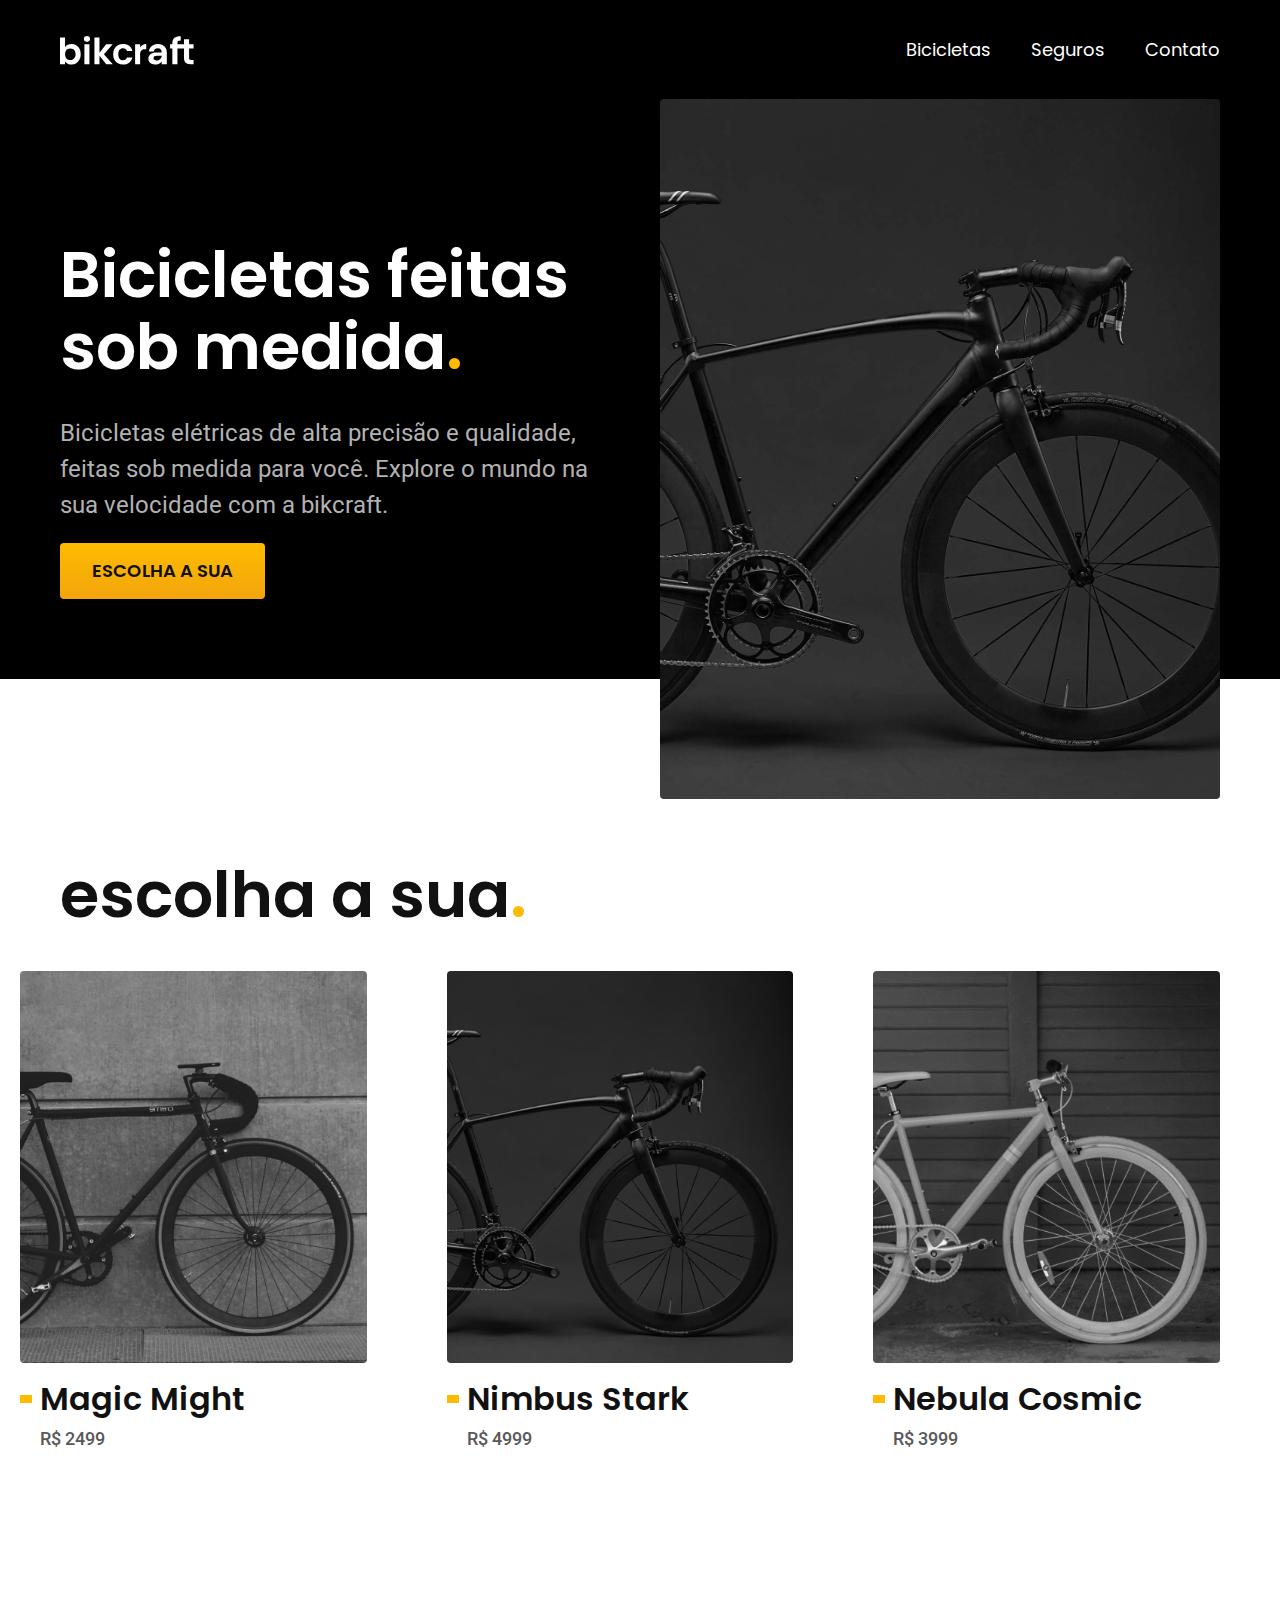
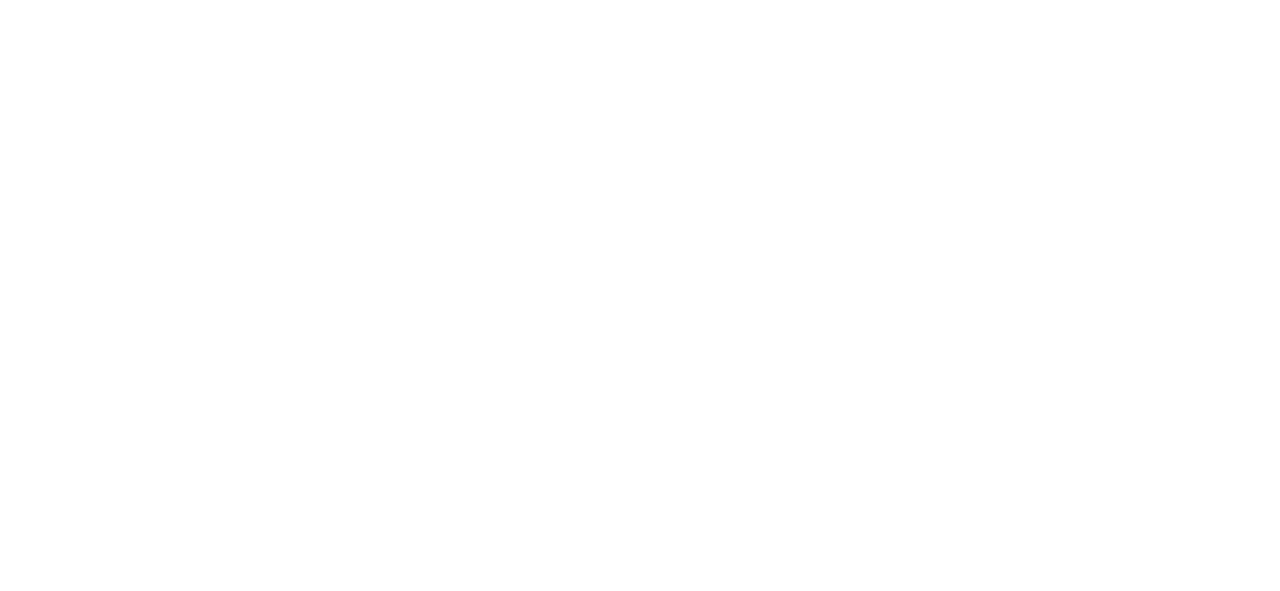
==== index.html @ 824a5f7c "tipografia-imagens-responsivo" ====
<!DOCTYPE html>
<html lang="pt-br">
<head>
    <meta charset="UTF-8">
    <meta name="viewport" content="width=device-width, initial-scale=1.0">
    <title>Bikcraft - Bicicletas Elétricas</title>
    <meta name="description" content="Bicicletas elétricas de alta precisão e qualidade, feitas sob medida para o cliente. Explore o mundo na sua velocidade com a Bikcraft.">
    <link rel="stylesheet" href="./css/style.css">

    <link rel="preconnect" href="https://fonts.googleapis.com">
    <link rel="preconnect" href="https://fonts.gstatic.com" crossorigin>
    <link href="https://fonts.googleapis.com/css2?family=Poppins:wght@400;600&family=Roboto:wght@400;500&display=swap" rel="stylesheet">
</head>


<body>
    <header class="header-bg">
     <div class="header">
        <a href="./">
            <img src="./img/bikcraft.svg" alt="Bikcraft">
        </a>
        
        <nav aria-label="primaria">
            <ul class="header-menu cor-0">
                <li><a href="./bicicletas.html">Bicicletas</a></li>
                <li><a href="./seguros.html">Seguros</a></li>
                <li><a href="./contato.html">Contato</a></li>
            </ul>
        </nav>
     </div>
    </header>

    <main class="introducao-bg">
        <div class="introducao">
          <div class="introducao-conteudo">
            <h1 class="font-1-xxl cor-0">Bicicletas feitas sob medida<span class="cor-p1">.</span></h1>
            <p class="font-2-l cor-5">Bicicletas elétricas de alta precisão e qualidade, feitas sob medida  para você. Explore o mundo na sua velocidade com a bikcraft.</p>
            <a class="botao" href="./bicicletas.html">Escolha a sua</a>
          </div>
            <div>
                <img src="./img/fotos/introducao.jpg" alt="bicicleta elétrica preta">   
            </div>         
        </div>
    </main>

    <article class="bicicletas-lista">
        <h2 class="font-1-xxl">escolha a sua<span class="cor-p1">.</span></h2>

        <ul>
            <li><a href="./bicicletas/magic.html">
                <img src="./img/bicicletas/magic-home.jpg" alt="Bicicleta Preta">
                <h3 class="font-1-xl">Magic Might</h3>
                <span class="font-2-m cor-8">R$ 2499</span>
            </li>
        </a>
        <li><a href=".bicicletas/nimbus.html">
            <img src="./img/bicicletas/nimbus-home.jpg" alt="Bicicleta Preta">
            <h3 class="font-1-xl">Nimbus Stark</h3>
            <span class="font-2-m cor-8">R$ 4999</span>
        </li>
    </a>
    <li><a href=".bicicletas/nebula.html">
        <img src="./img/bicicletas/nebula-home.jpg" alt="Bicicleta Preta">
        <h3 class="font-1-xl">Nebula Cosmic</h3>
        <span class="font-2-m cor-8">R$ 3999</span>
    </li>
</a>
        
        </ul>
    </article>
   
</body>
</html>
---- css/style.css ----
@import "./global/global.css";

@import "./utilidades/tipografia.css";
@import "./utilidades/cores.css";
@import "./global/header.css";

/*UTILIDADES*/
@import "./utilidades/componentes.css";

/*HOME*/
@import "./home/introducao.css";

/*BICICLETAS*/
@import "./bicicletas/bicicletas-lista.css";
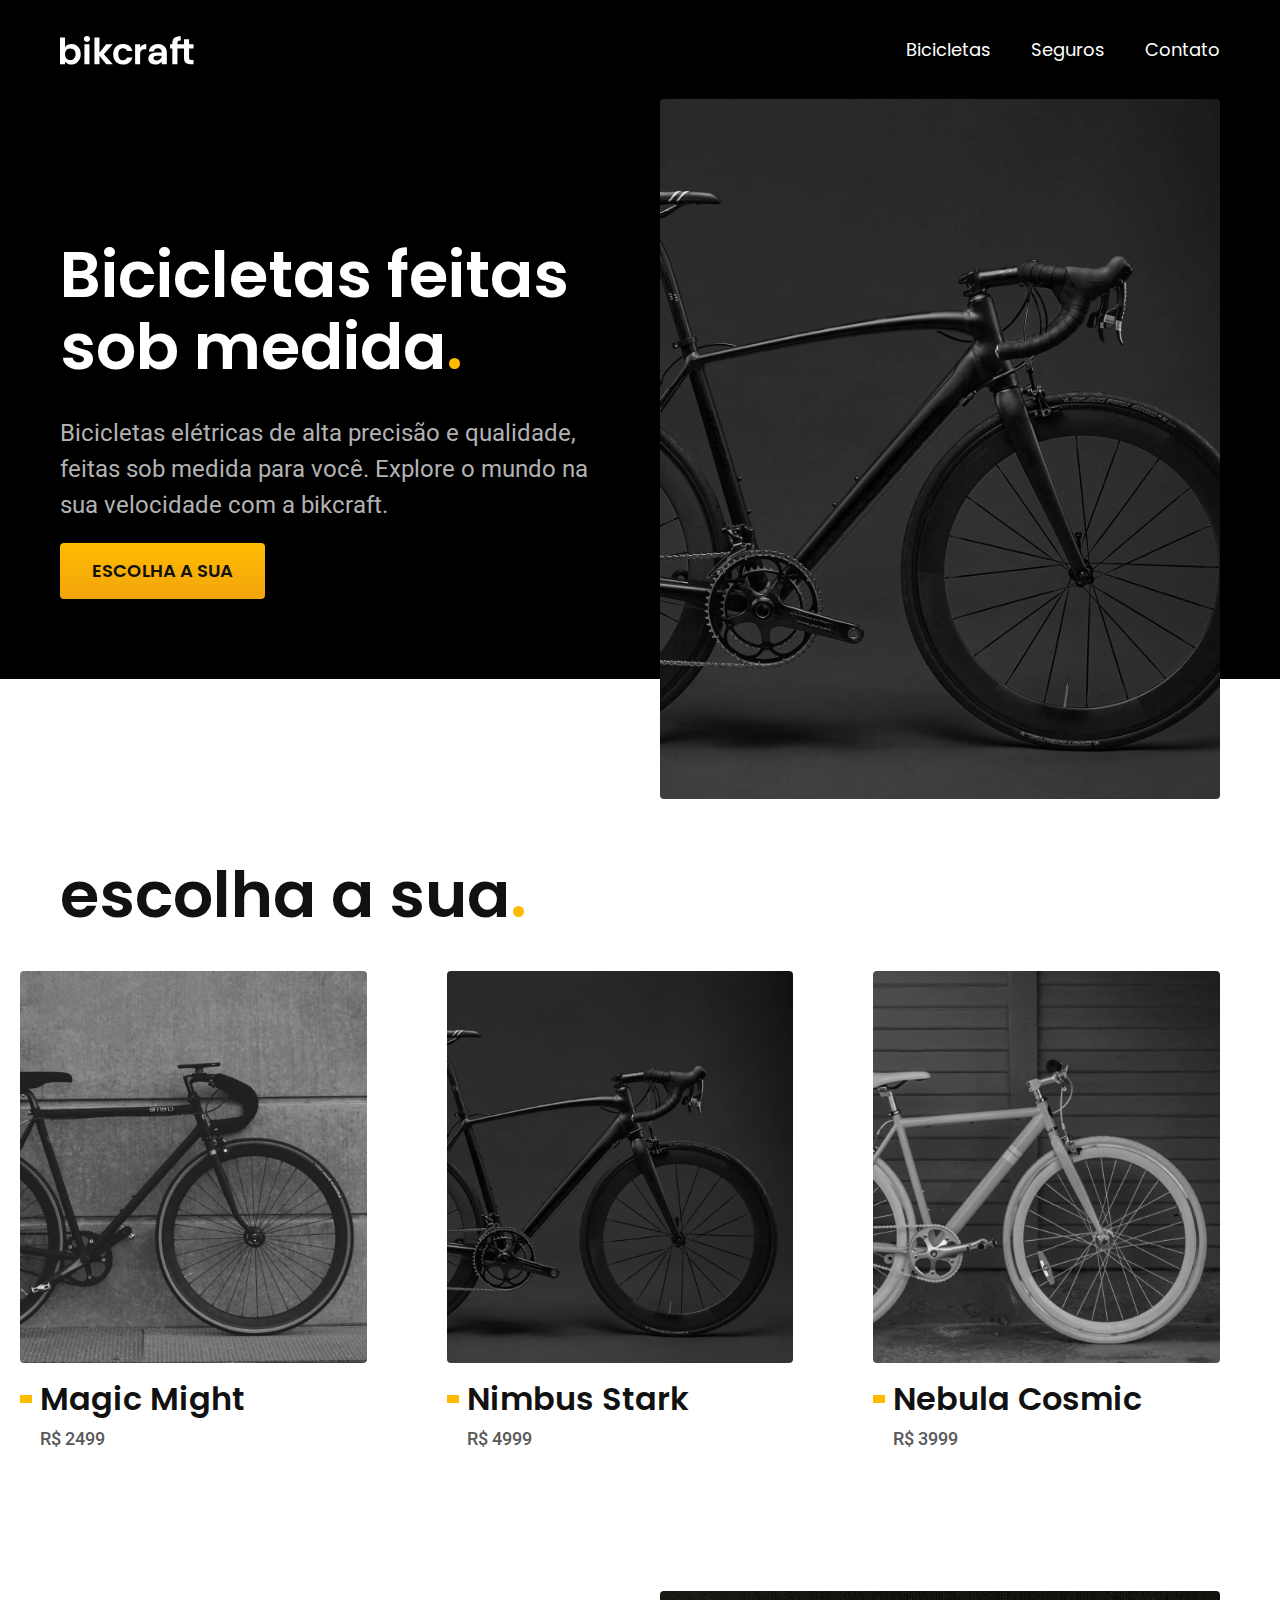
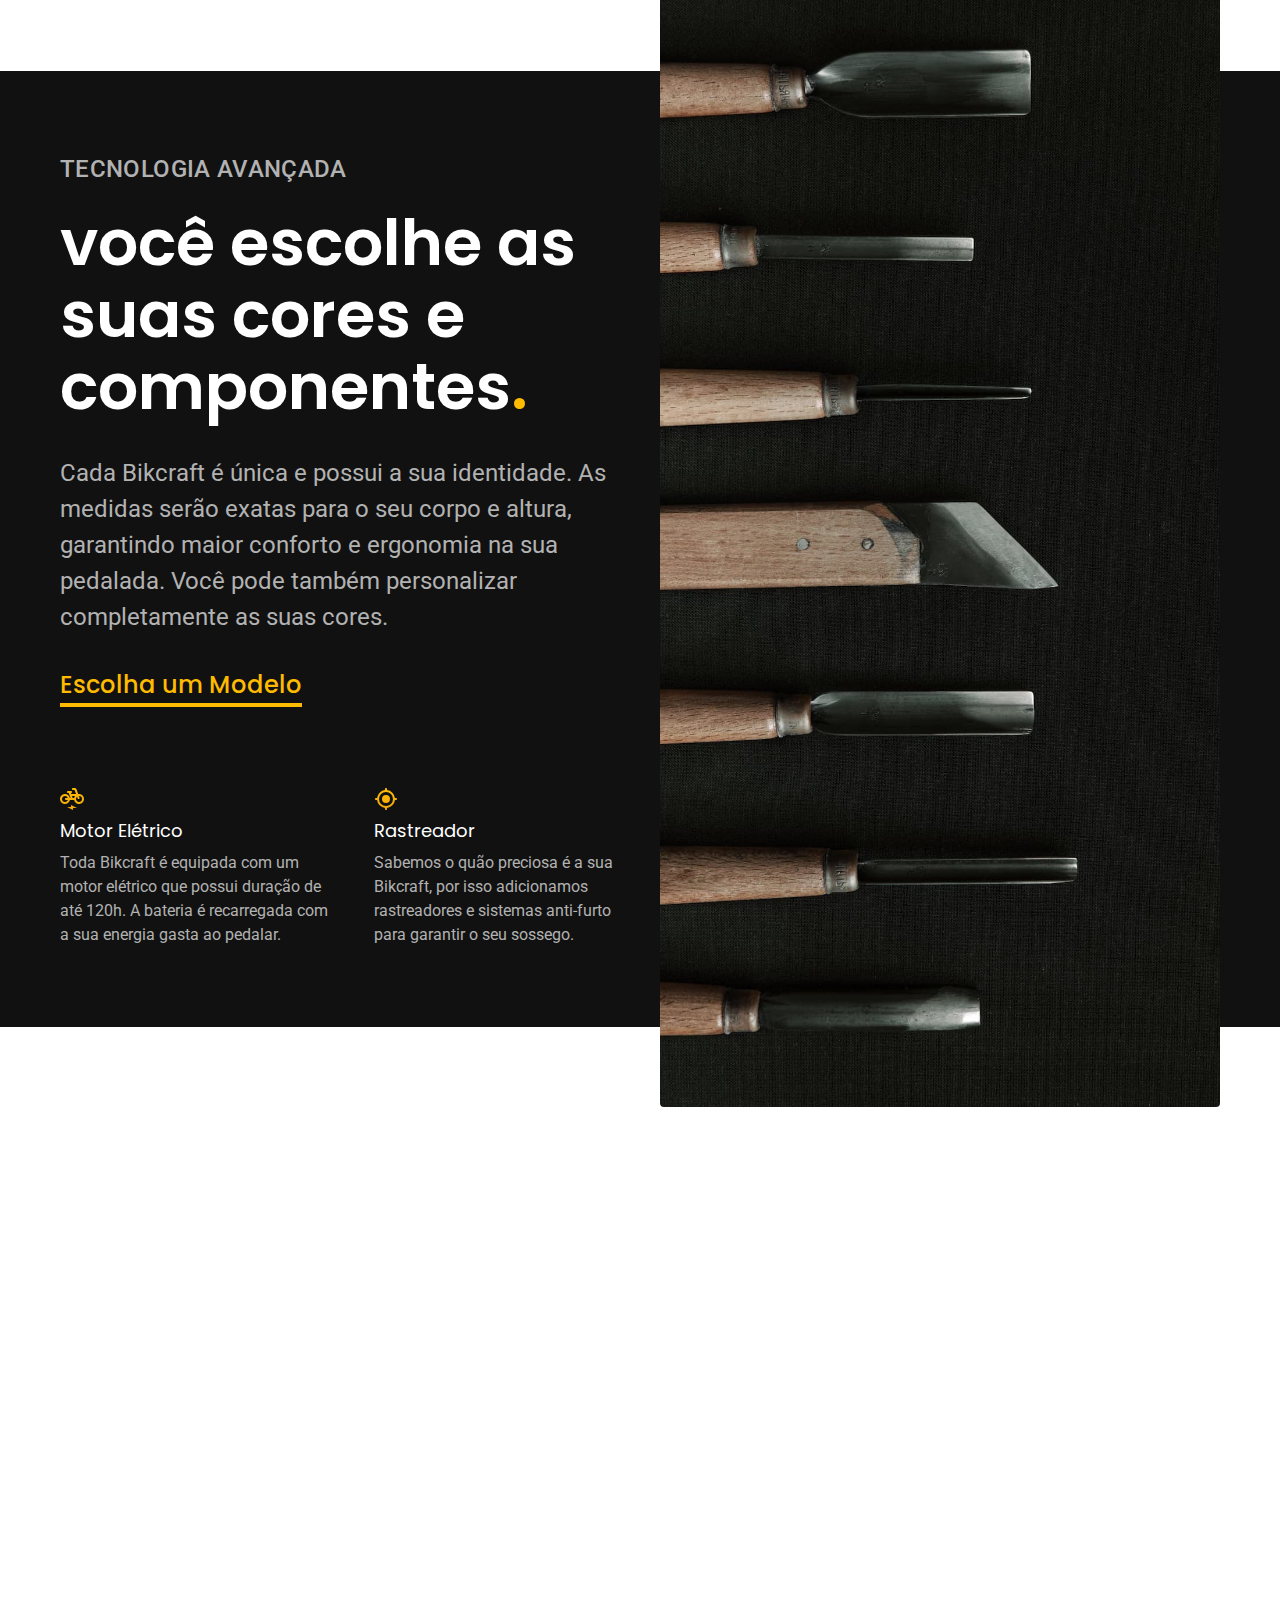
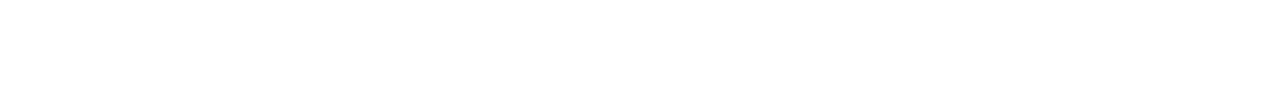
==== commit d1be85c9: "tecnologias-e-responsivo" ====
--- a/index.html
+++ b/index.html
@@ -15,7 +15,7 @@
 
 <body>
     <header class="header-bg">
-     <div class="header">
+     <div class="header container">
         <a href="./">
             <img src="./img/bikcraft.svg" alt="Bikcraft">
         </a>
@@ -31,7 +31,7 @@
     </header>
 
     <main class="introducao-bg">
-        <div class="introducao">
+        <div class="container introducao">
           <div class="introducao-conteudo">
             <h1 class="font-1-xxl cor-0">Bicicletas feitas sob medida<span class="cor-p1">.</span></h1>
             <p class="font-2-l cor-5">Bicicletas elétricas de alta precisão e qualidade, feitas sob medida  para você. Explore o mundo na sua velocidade com a bikcraft.</p>
@@ -44,7 +44,7 @@
     </main>
 
     <article class="bicicletas-lista">
-        <h2 class="font-1-xxl">escolha a sua<span class="cor-p1">.</span></h2>
+        <h2 class="container font-1-xxl">escolha a sua<span class="cor-p1">.</span></h2>
 
         <ul>
             <li><a href="./bicicletas/magic.html">
@@ -68,6 +68,34 @@
         
         </ul>
     </article>
+
+    <article class="tecnologia-bg">
+        <div class="tecnologia container">
+            <div class="tecnologia-conteudo">
+                <span class="font-2-l-b cor-5">Tecnologia Avançada</span>
+                <h2 class="font-1-xxl cor-0">você escolhe as suas cores e componentes<span class="cor-p1">.</span></h2>
+                <p class="font-2-l cor-5">Cada Bikcraft é única e possui a sua identidade. As medidas serão exatas para o seu corpo e altura, garantindo maior conforto e ergonomia na sua pedalada. Você pode também personalizar completamente as suas cores.</p>
+                <a class="link" href="./bicicletas.html">Escolha um Modelo</a>
+                <div class="tecnologia-vantagens">
+                <div>
+                    <img src="./img/icones/eletrica.svg" alt="">
+                    <h3 class="font-1-m cor-0">Motor Elétrico</h3>
+                    <p class="font-2-s cor-5">Toda Bikcraft é equipada com um motor elétrico que possui duração de até 120h. A bateria é recarregada com a sua energia gasta ao pedalar.</p>
+                </div>
+                
+                <div>
+                    <img src="./img/icones/rastreador.svg" alt="">
+                    <h3 class="font-1-m cor-0">Rastreador</h3>
+                    <p class="font-2-s cor-5">Sabemos o quão preciosa é a sua Bikcraft, por isso adicionamos rastreadores e sistemas anti-furto para garantir o seu sossego.</p>
+                </div>
+            </div>
+            </div>
+            <div class="tecnologia-imagem">
+                <img src="./img/fotos/tecnologia.jpg" alt="">
+            </div>
+        </div>
+
+    </article>
    
 </body>
 </html>--- a/css/style.css
+++ b/css/style.css
@@ -9,6 +9,7 @@
 
 /*HOME*/
 @import "./home/introducao.css";
+@import "./home/tecnologia.css";
 
 /*BICICLETAS*/
 @import "./bicicletas/bicicletas-lista.css";
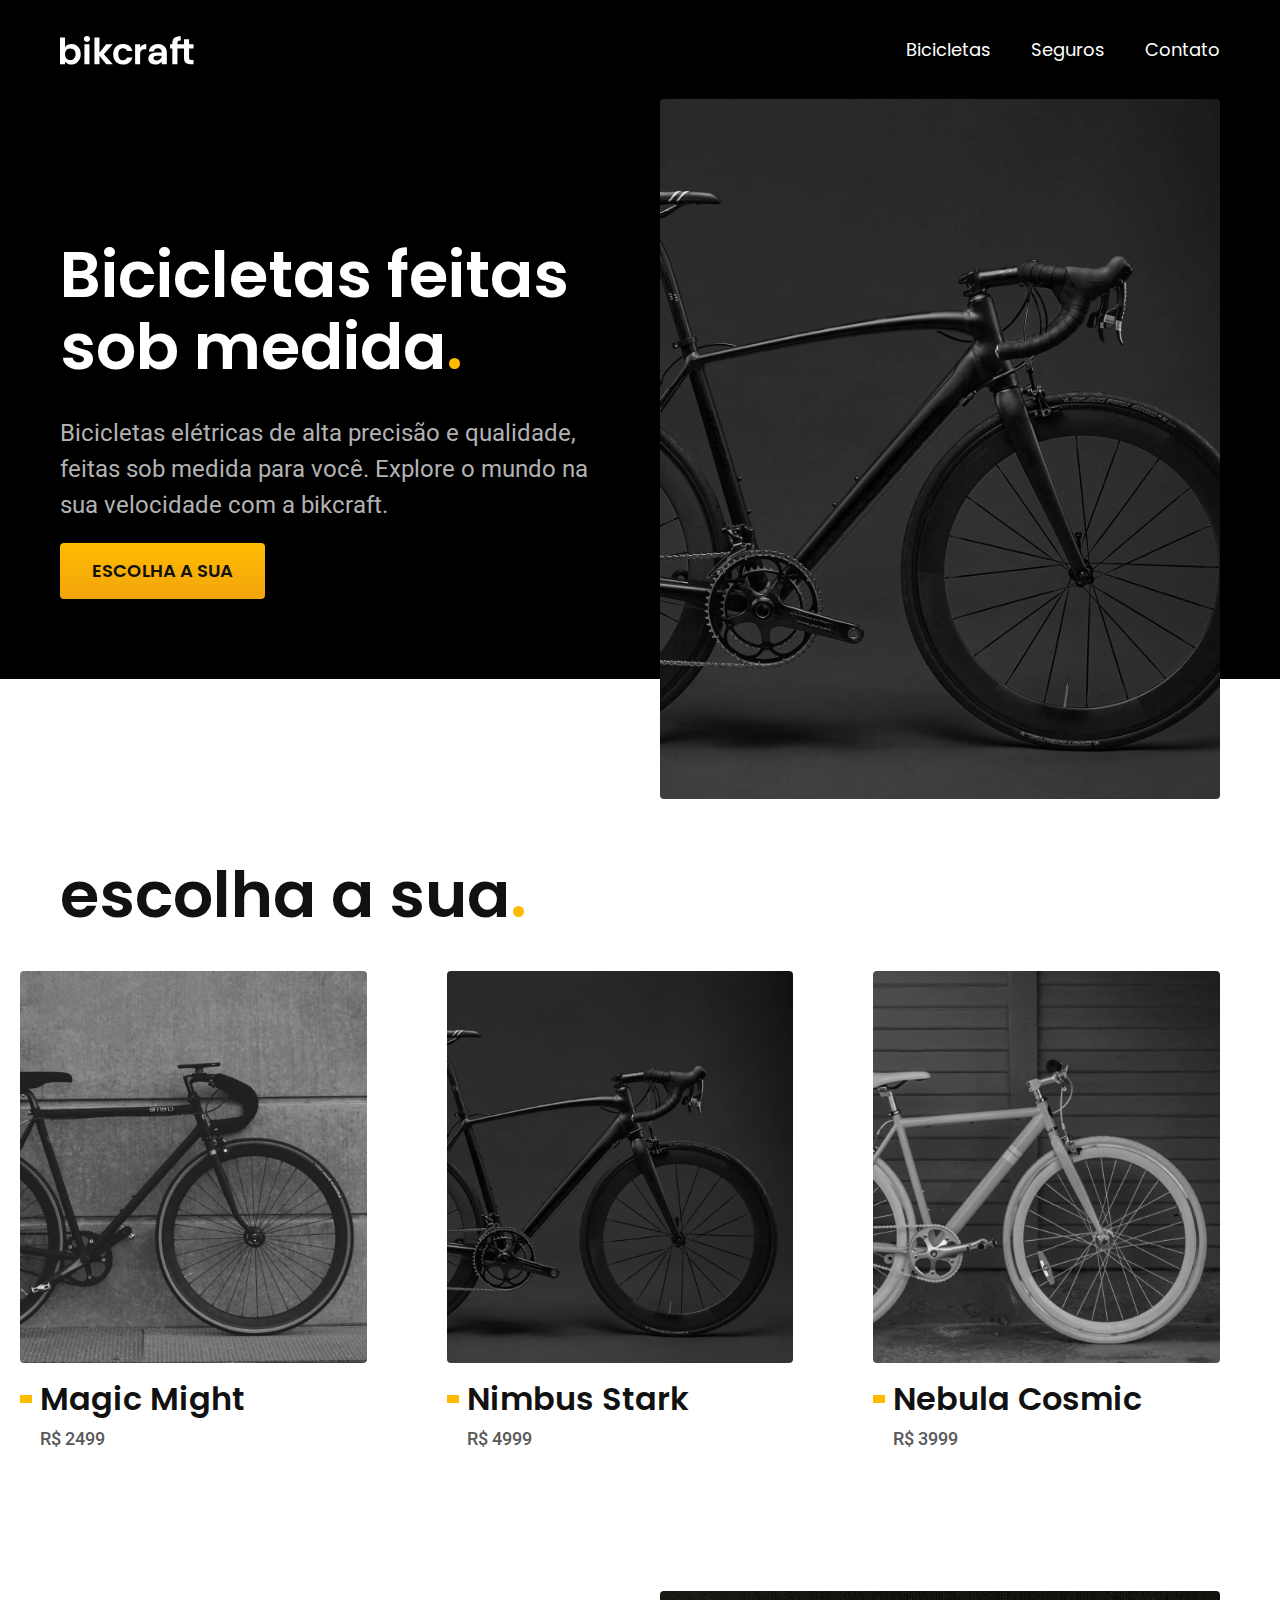
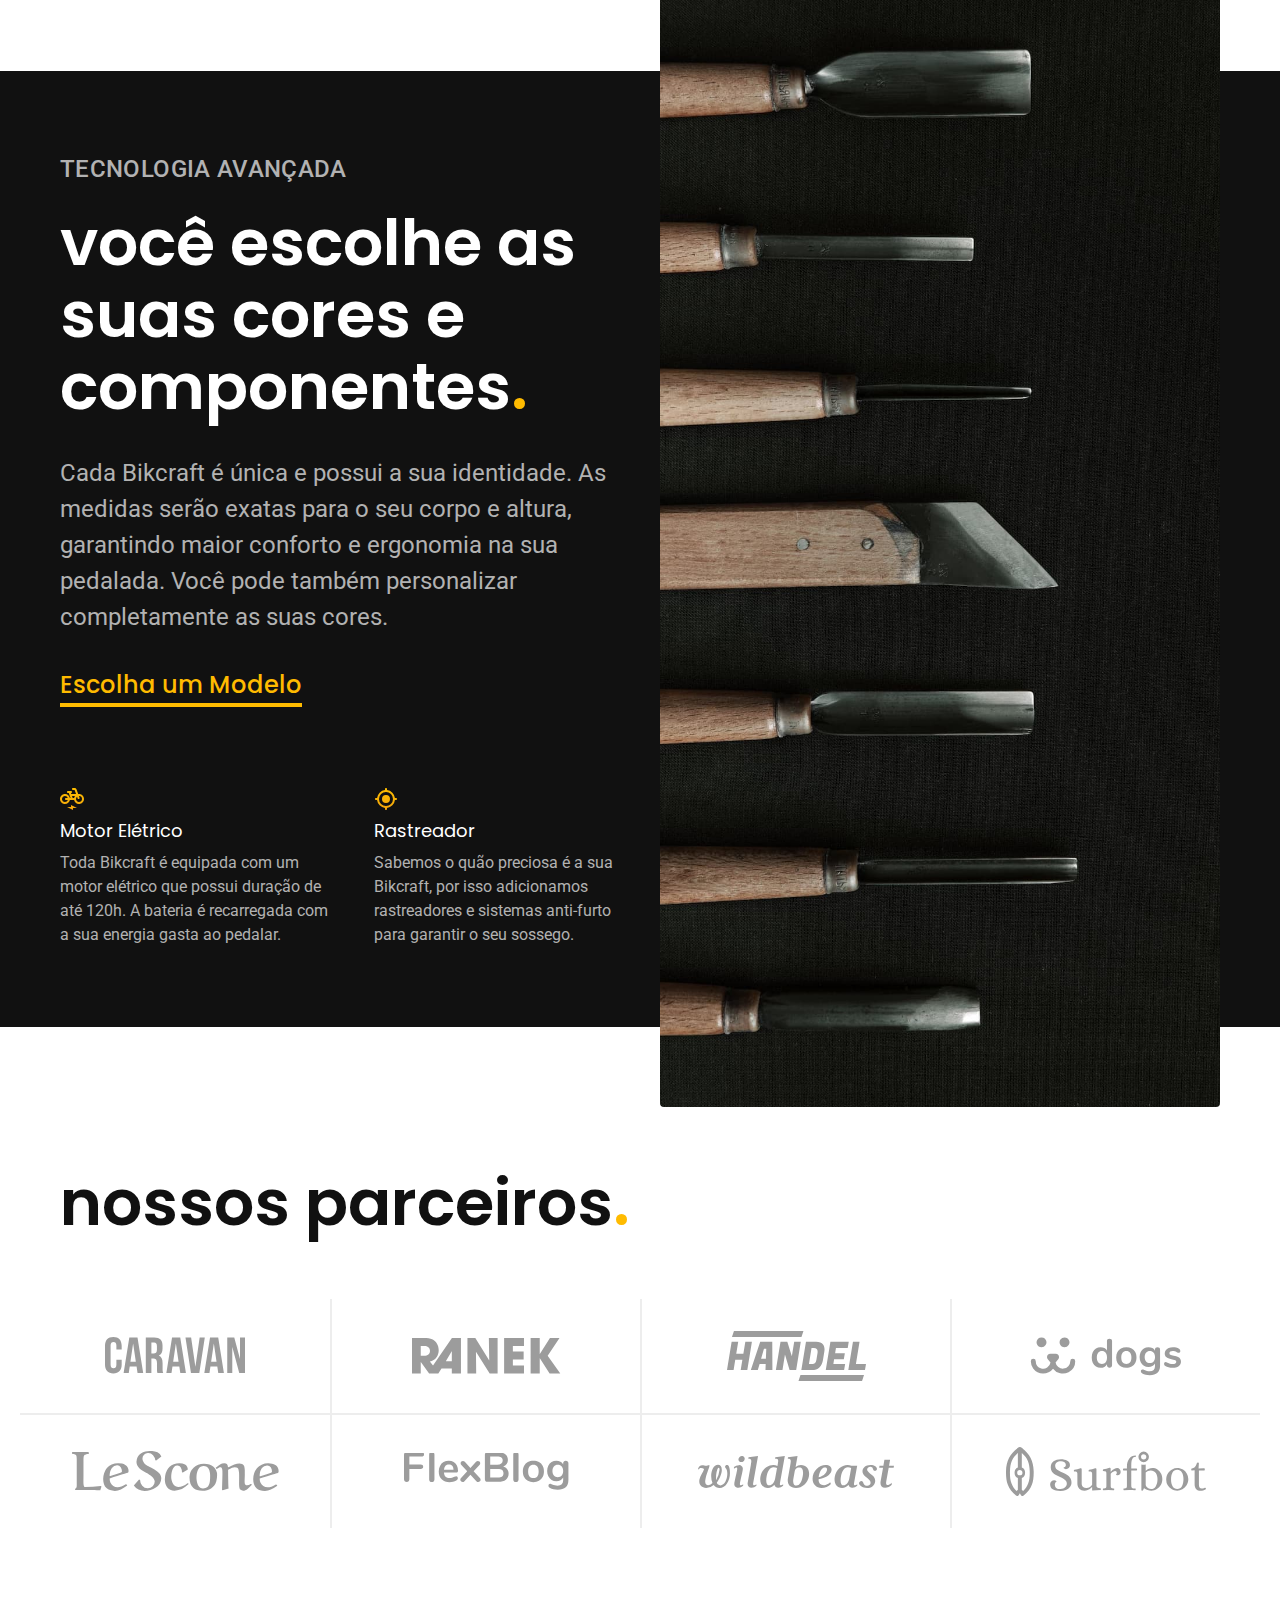
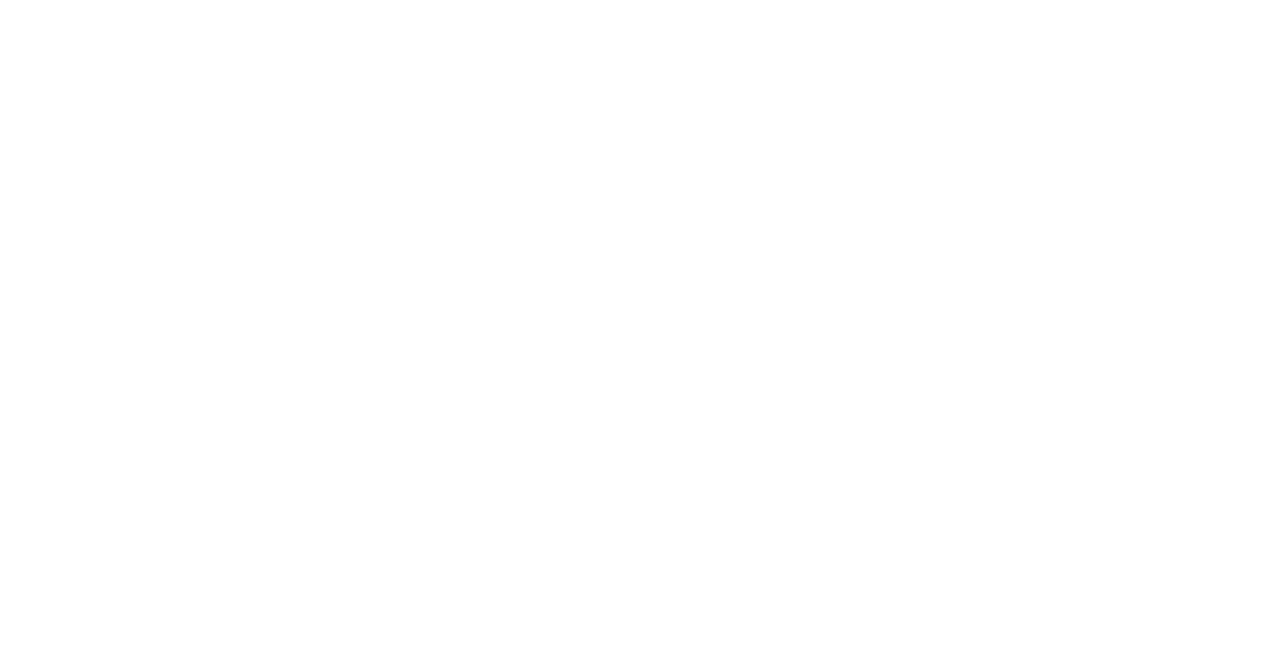
==== commit 291a621c: "parceiros-e-responsivo" ====
--- a/index.html
+++ b/index.html
@@ -96,6 +96,20 @@
         </div>
 
     </article>
+
+    <section class="parceiros" aria-label="Nossos Parceiros">
+        <h2 class="container font-1-xxl">nossos parceiros<span class="cor-p1">.</span></h2>
+        <ul>
+            <li><img src="./img/parceiros/caravan.svg" alt="caravan"></li>
+            <li><img src="./img/parceiros/ranek.svg" alt="ranek"></li>
+            <li><img src="./img/parceiros/handel.svg" alt="handel"></li>
+            <li><img src="./img/parceiros/dogs.svg" alt="dogs"></li>
+            <li><img src="./img/parceiros/lescone.svg" alt="lescone"></li>
+            <li><img src="./img/parceiros/flexblog.svg" alt="flexblog"></li>
+            <li><img src="./img/parceiros/wildbeast.svg" alt="wildbeast"></li>
+            <li><img src="./img/parceiros/surfbot.svg" alt="surfbot"></li>
+        </ul>
+    </section>
    
 </body>
 </html>--- a/css/style.css
+++ b/css/style.css
@@ -10,6 +10,7 @@
 /*HOME*/
 @import "./home/introducao.css";
 @import "./home/tecnologia.css";
+@import "./home/parceiros.css";
 
 /*BICICLETAS*/
 @import "./bicicletas/bicicletas-lista.css";
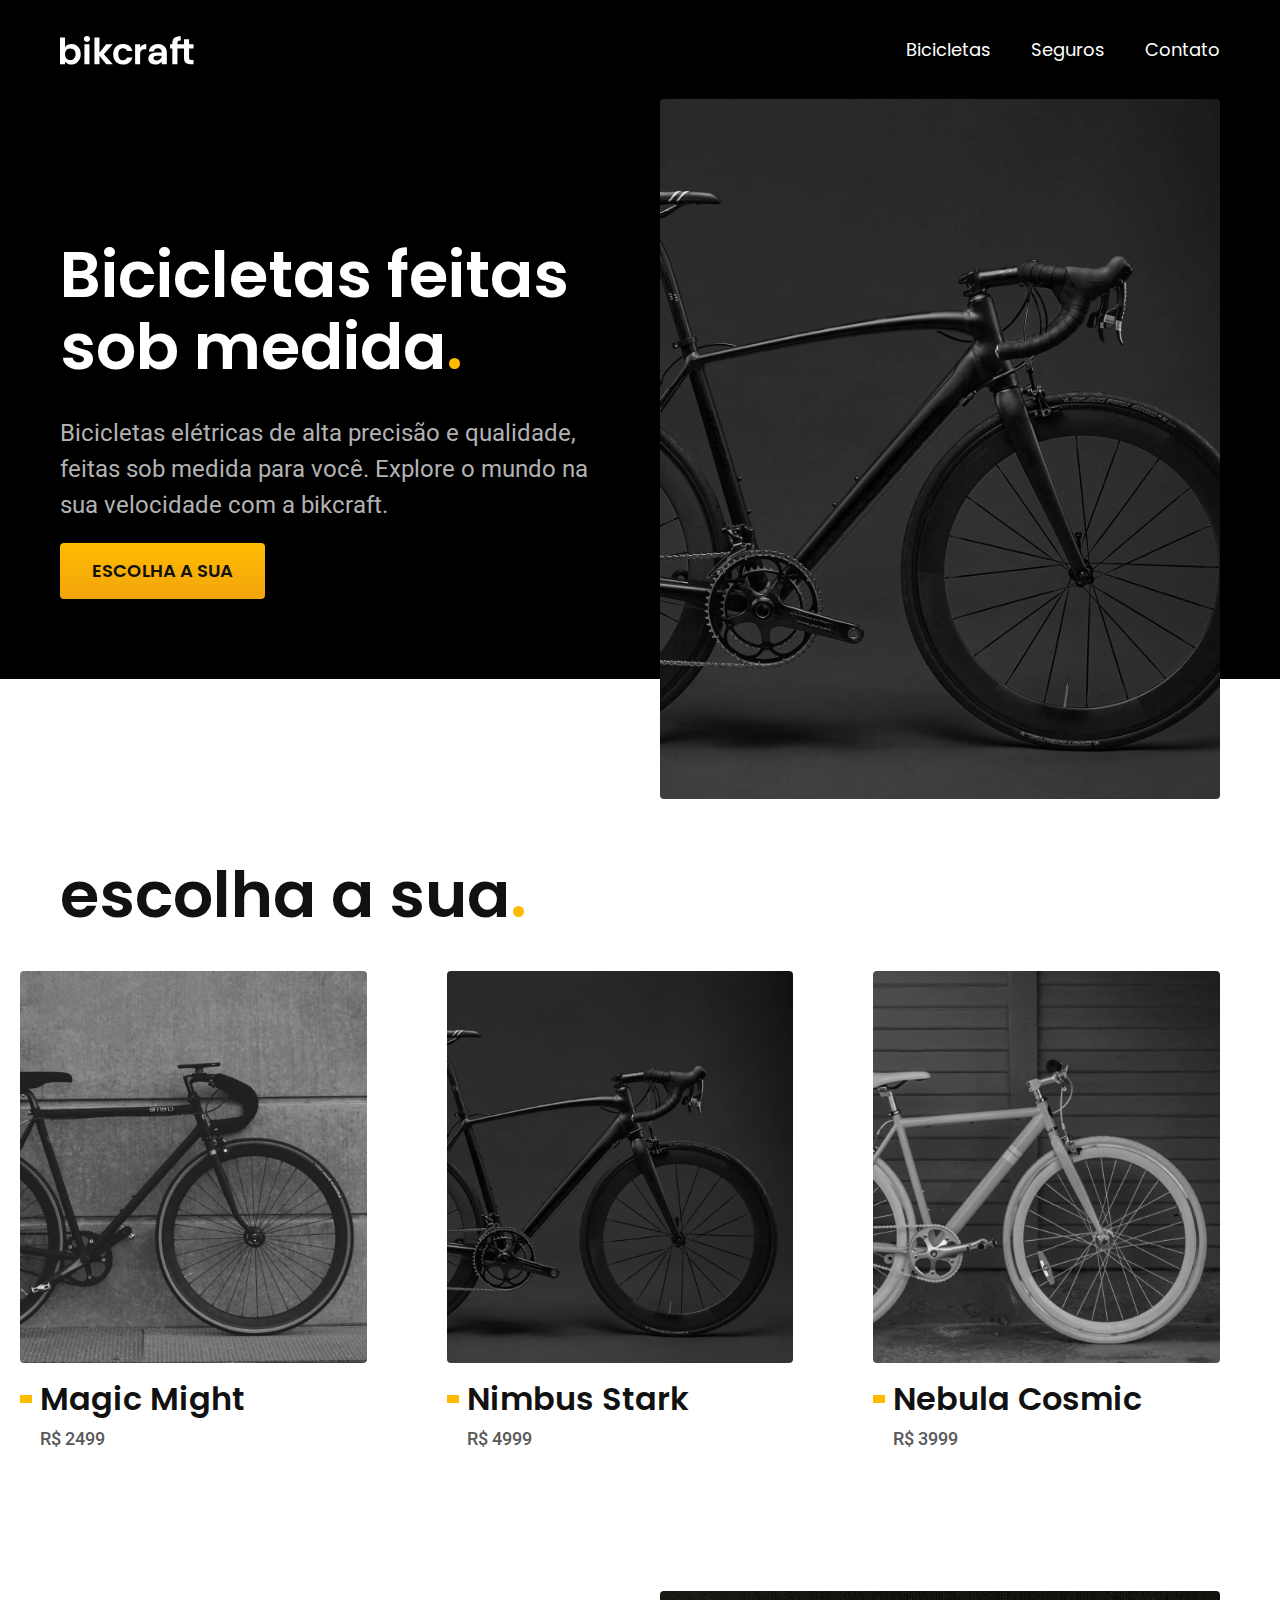
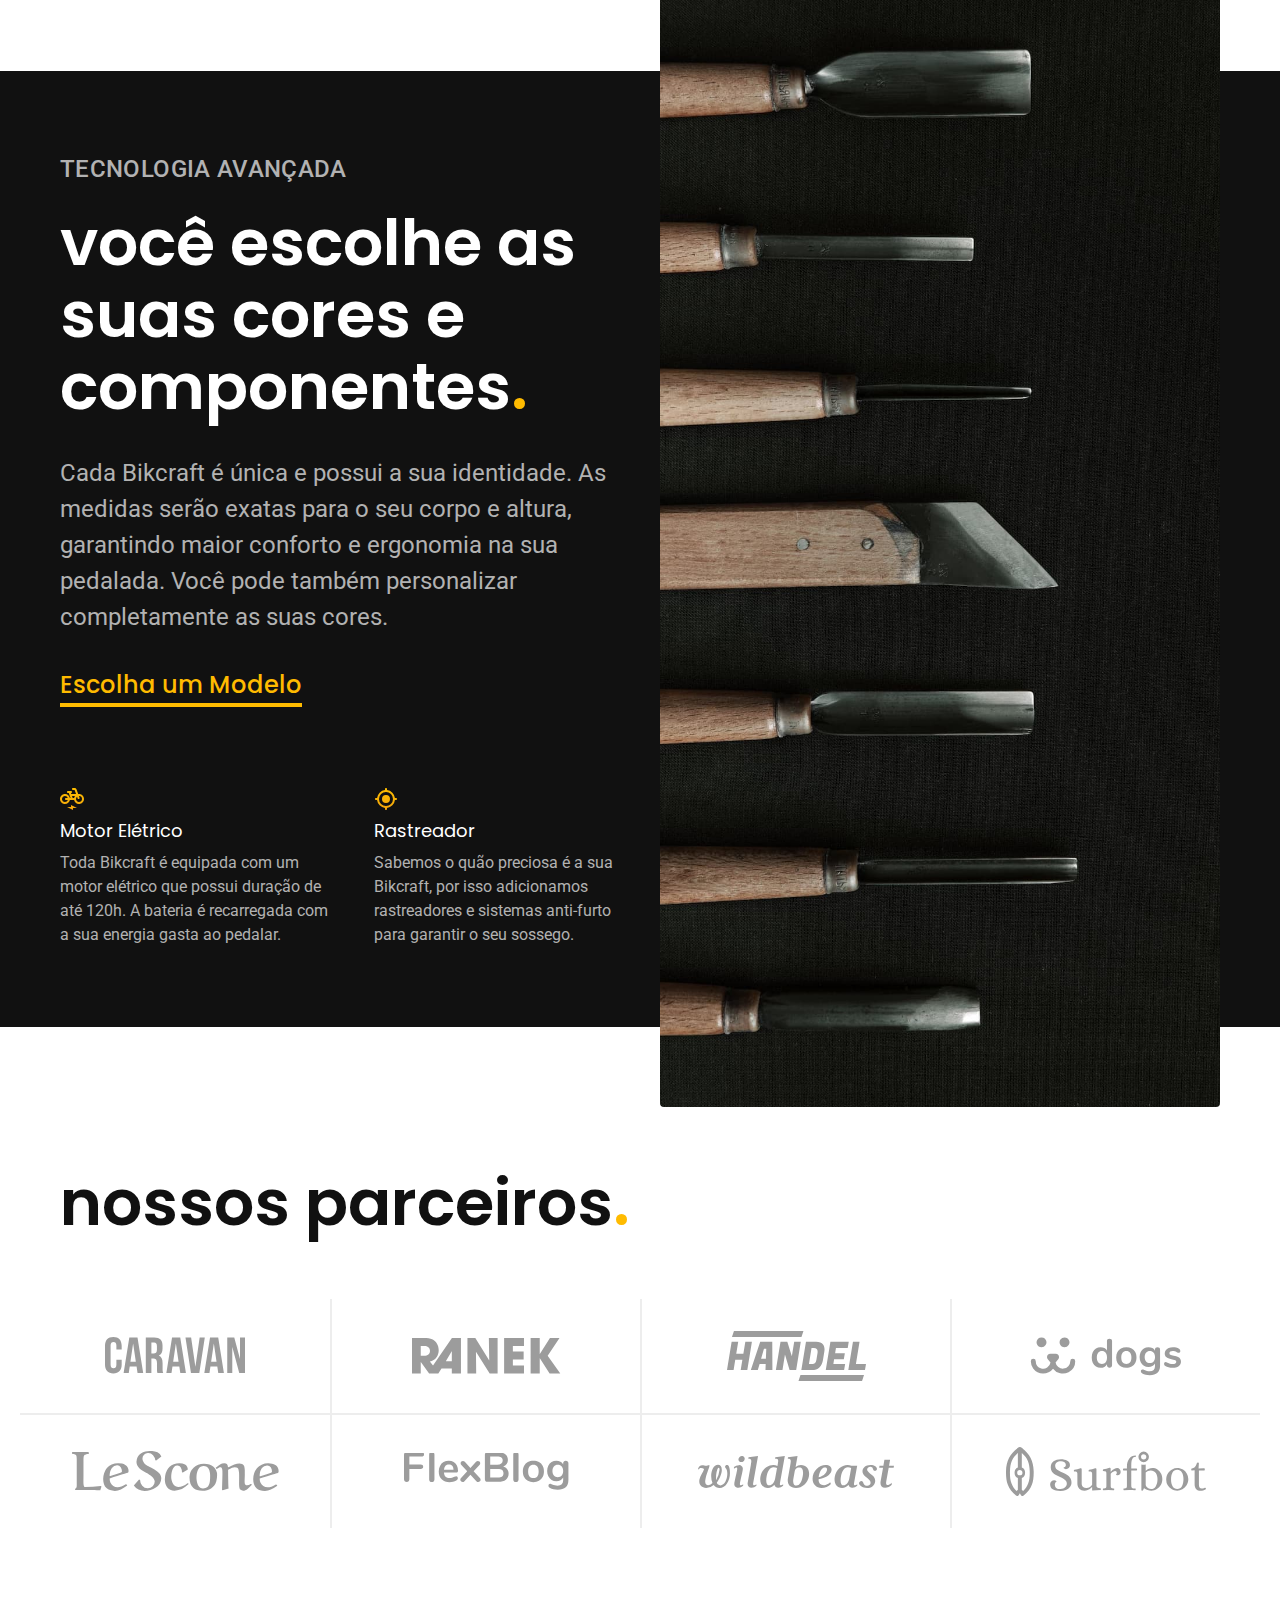
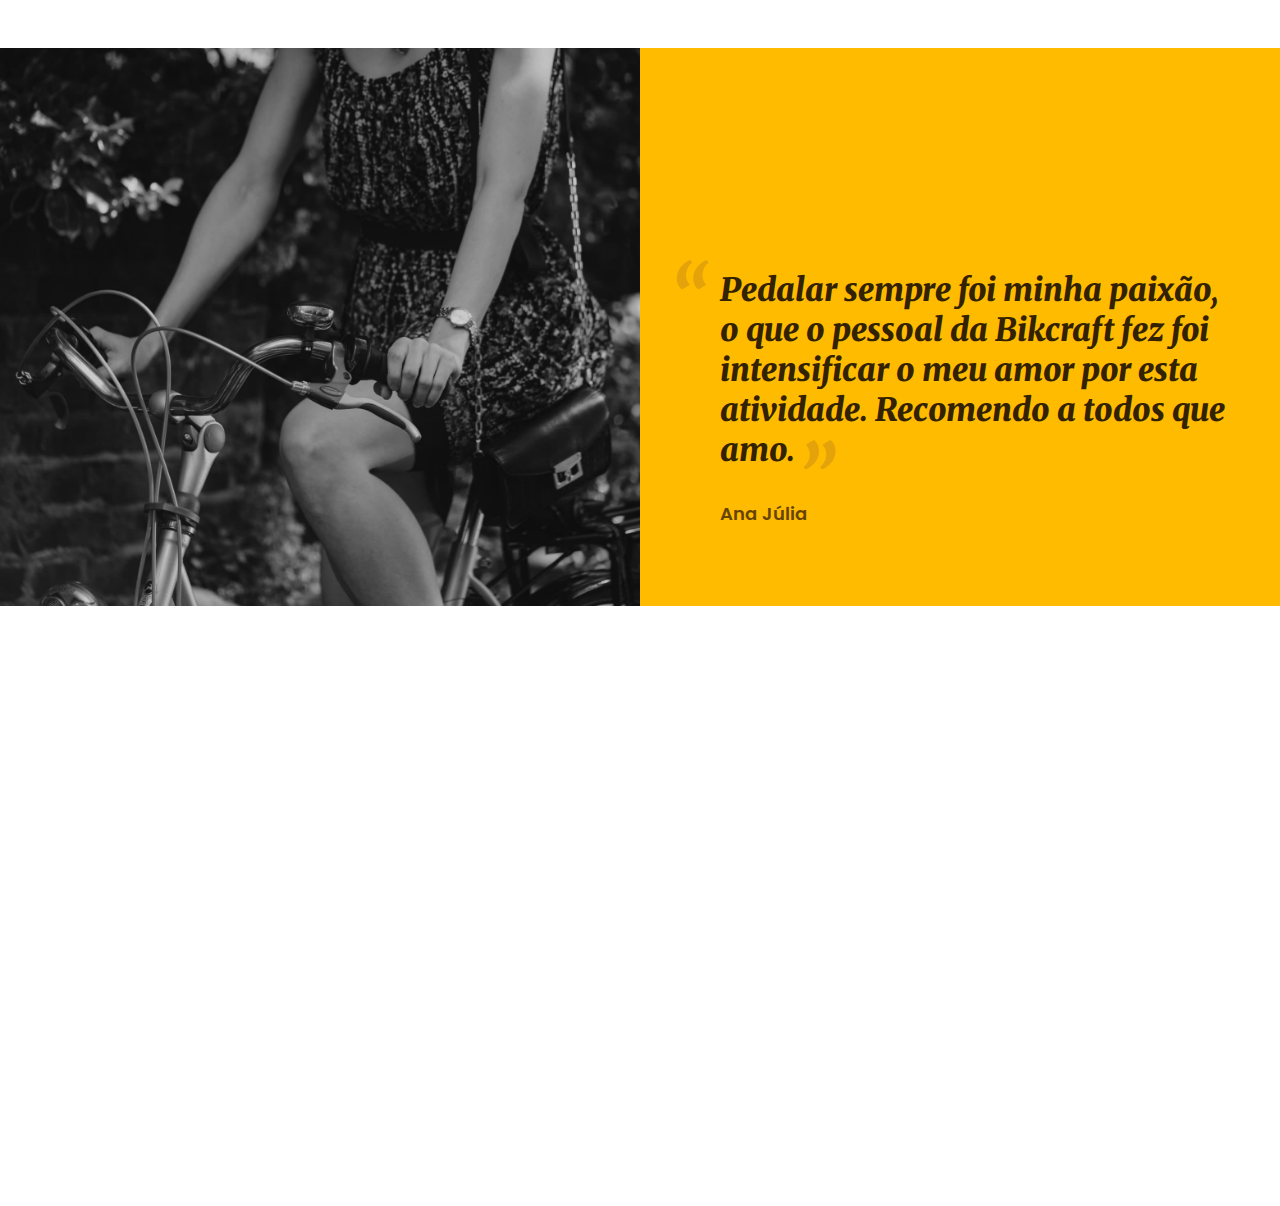
==== commit c6302ba9: "depoimento" ====
--- a/index.html
+++ b/index.html
@@ -110,6 +110,18 @@
             <li><img src="./img/parceiros/surfbot.svg" alt="surfbot"></li>
         </ul>
     </section>
+
+    <section class="depoimento" aria-label="Depoimento">
+        <div>
+            <img src="./img/fotos/depoimento.jpg" alt="Pessoa pedalando uma bicicleta Bikcraft">
+        </div>
+        <div class="depoimento-conteudo">
+            <blockquote class="font-1-xl cor-p5">
+                <p>Pedalar sempre foi minha paixão, o que o pessoal da Bikcraft fez foi intensificar o meu amor por esta atividade. Recomendo a todos que amo.</p>
+            </blockquote>
+            <span class="font-1-m-b cor-p4">Ana Júlia</span>
+        </div>
+    </section>
    
 </body>
 </html>--- a/css/style.css
+++ b/css/style.css
@@ -11,6 +11,7 @@
 @import "./home/introducao.css";
 @import "./home/tecnologia.css";
 @import "./home/parceiros.css";
+@import "./home/depoimento.css";
 
 /*BICICLETAS*/
 @import "./bicicletas/bicicletas-lista.css";
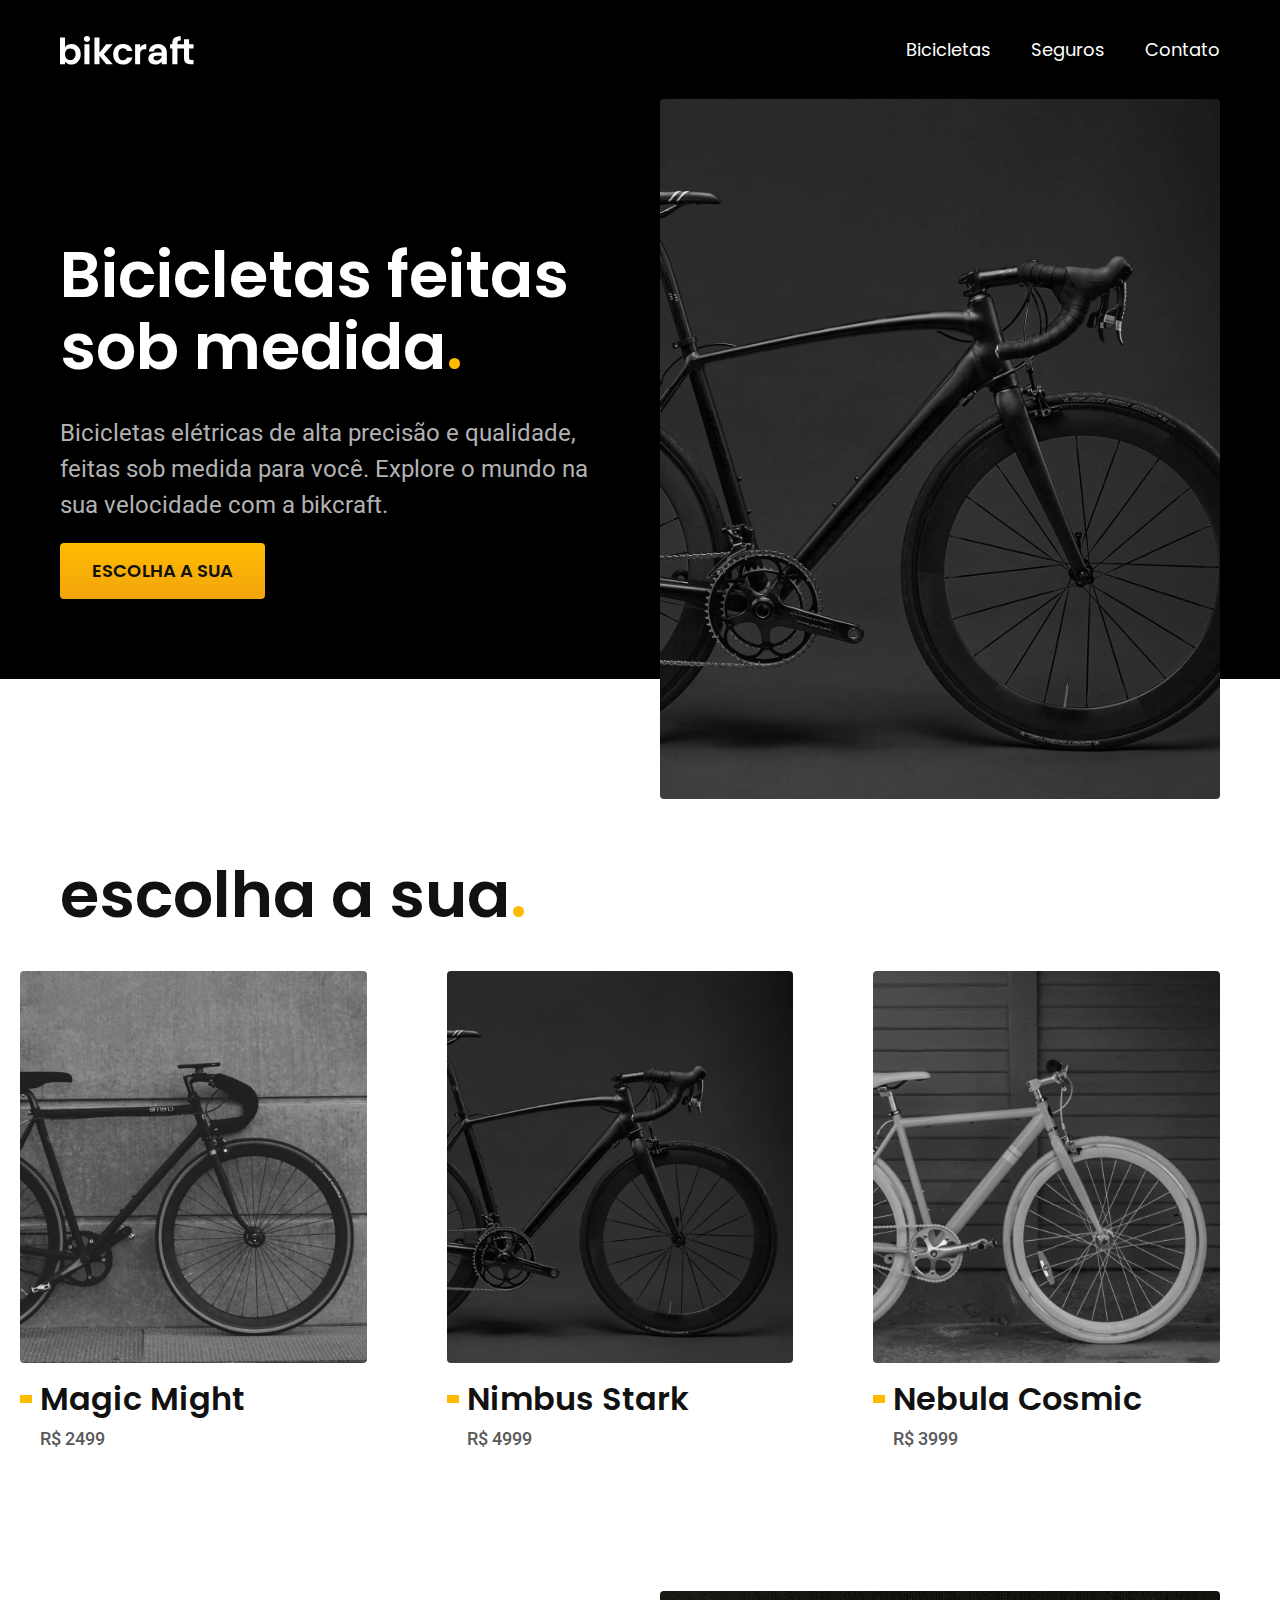
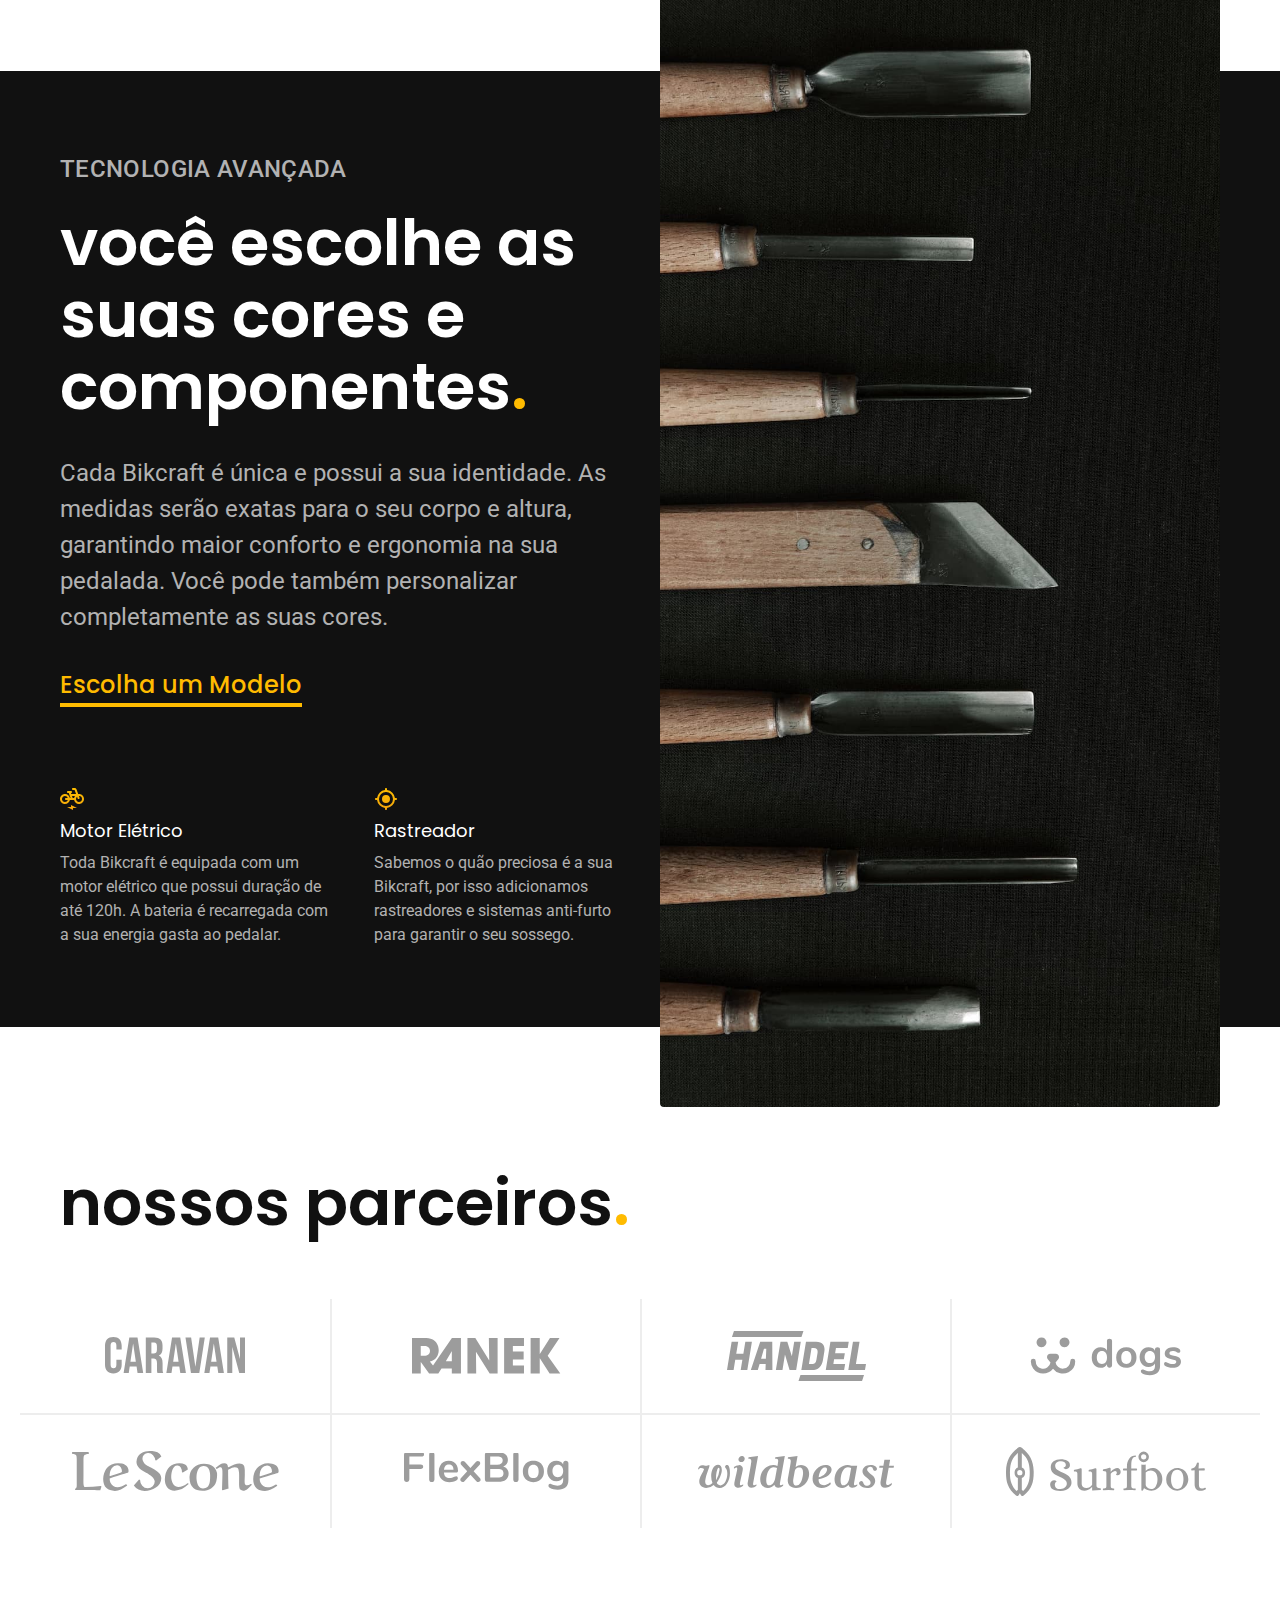
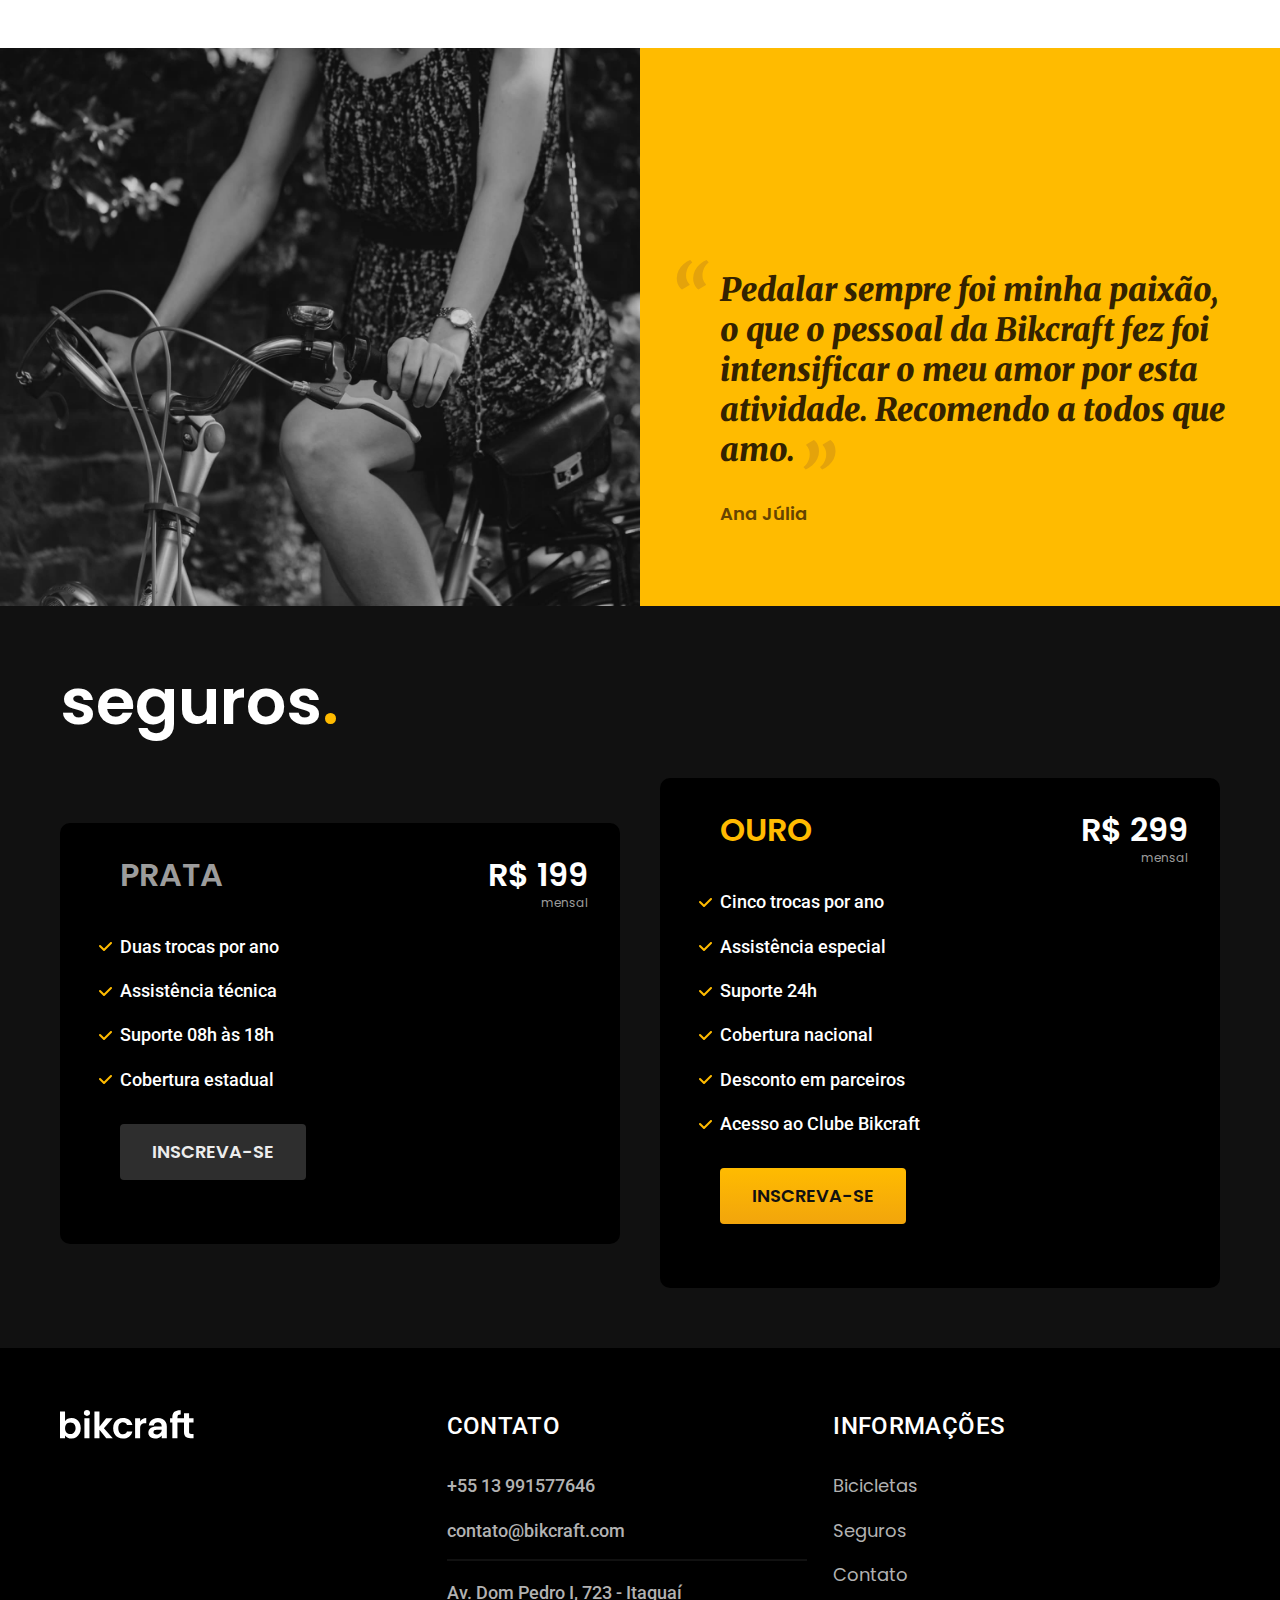
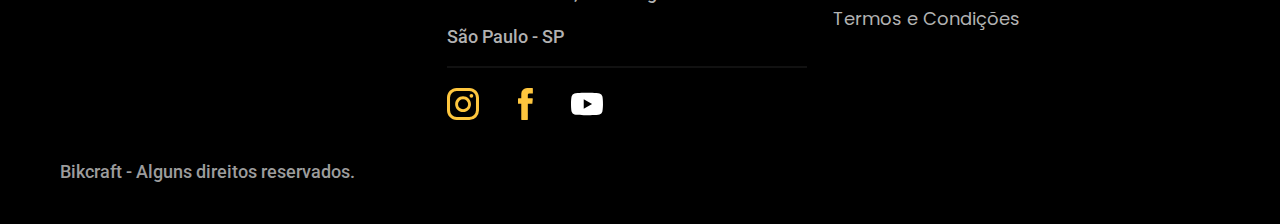
==== commit b5619e65: "seguros-footer" ====
--- a/index.html
+++ b/index.html
@@ -122,6 +122,68 @@
             <span class="font-1-m-b cor-p4">Ana Júlia</span>
         </div>
     </section>
-   
+
+    <article class="seguros-bg">
+        <div class="seguros container">
+        <h2 class="font-1-xxl cor-0">seguros<span class="cor-p1">.</span></h2>
+        <div class="seguros-item">
+            <h3 class="font-1-xl cor-6">PRATA</h3><span class="font-1-xl cor-0">R$ 199<span class="font-1-xs cor-6">mensal</span></span>
+            <ul class="font-2-m cor-0">
+                <li>Duas trocas por ano</li>
+                <li>Assistência técnica</li>
+                <li>Suporte 08h às 18h</li>
+                <li>Cobertura estadual</li>
+            </ul>
+            <a class="botao secundario" href="./orcamento.html">Inscreva-se</a>
+        </div>
+
+        <div class="seguros-item">
+            <h3 class="font-1-xl cor-p1">OURO</h3><span class="font-1-xl cor-0">R$ 299<span class="font-1-xs cor-6">mensal</span></span>
+
+            <ul class="font-2-m cor-0">
+                <li>Cinco trocas por ano</li>
+                <li>Assistência especial</li>
+                <li>Suporte 24h</li>
+                <li>Cobertura nacional</li>
+                <li>Desconto em parceiros</li>
+                <li>Acesso ao Clube Bikcraft</li>
+            </ul>
+            <a class="botao" href="./orcamento.html">Inscreva-se</a>
+        </div>
+    </div>
+    </article>
+
+    <footer class="footer-bg">
+        <div class="footer container">
+            <img src="./img/bikcraft.svg" alt="Bikcraft">
+            <div class="footer-contato">
+                <h3 class="font-2-l-b cor-0">Contato</h3>
+                <ul class="font-2-m cor-5">
+                    <li>+55 13 991577646</li>
+                    <li>contato@bikcraft.com</li>
+                    <li>Av. Dom Pedro I, 723 - Itaguaí</li>
+                    <li>São Paulo - SP</li>
+                </ul>
+                <div class="footer-medias">
+                    <a href="./"><img src="./img/redes sociais/instagram.svg" alt=""></a>
+                    <a href="./"><img src="./img/redes sociais/facebook.svg" alt=""></a>
+                    <a href="./"><img src="./img/redes sociais/youtube.svg" alt=""></a>
+                </div>
+            </div>
+
+            <div class="footer-informacoes">
+                <h3 class="font-2-l-b cor-0">Informações</h3>
+                <nav>
+                    <ul class="font-1-m cor-5">
+                        <li><a href="./">Bicicletas</a></li>
+                        <li><a href="./">Seguros</a></li>
+                        <li><a href="./">Contato</a></li>
+                        <li><a href="./">Termos e Condições</a></li>
+                    </ul>
+                </nav>
+            </div>
+            <p class="footer-copy font-2-m cor-6">Bikcraft - Alguns direitos reservados.</p>            
+    </div>
+</footer>   
 </body>
 </html>--- a/css/style.css
+++ b/css/style.css
@@ -12,9 +12,12 @@
 @import "./home/tecnologia.css";
 @import "./home/parceiros.css";
 @import "./home/depoimento.css";
+@import "./home/footer.css";
+
 
 /*BICICLETAS*/
 @import "./bicicletas/bicicletas-lista.css";
 
+/*SEGUROS*/
+@import "./seguros/seguros.css"
 
-
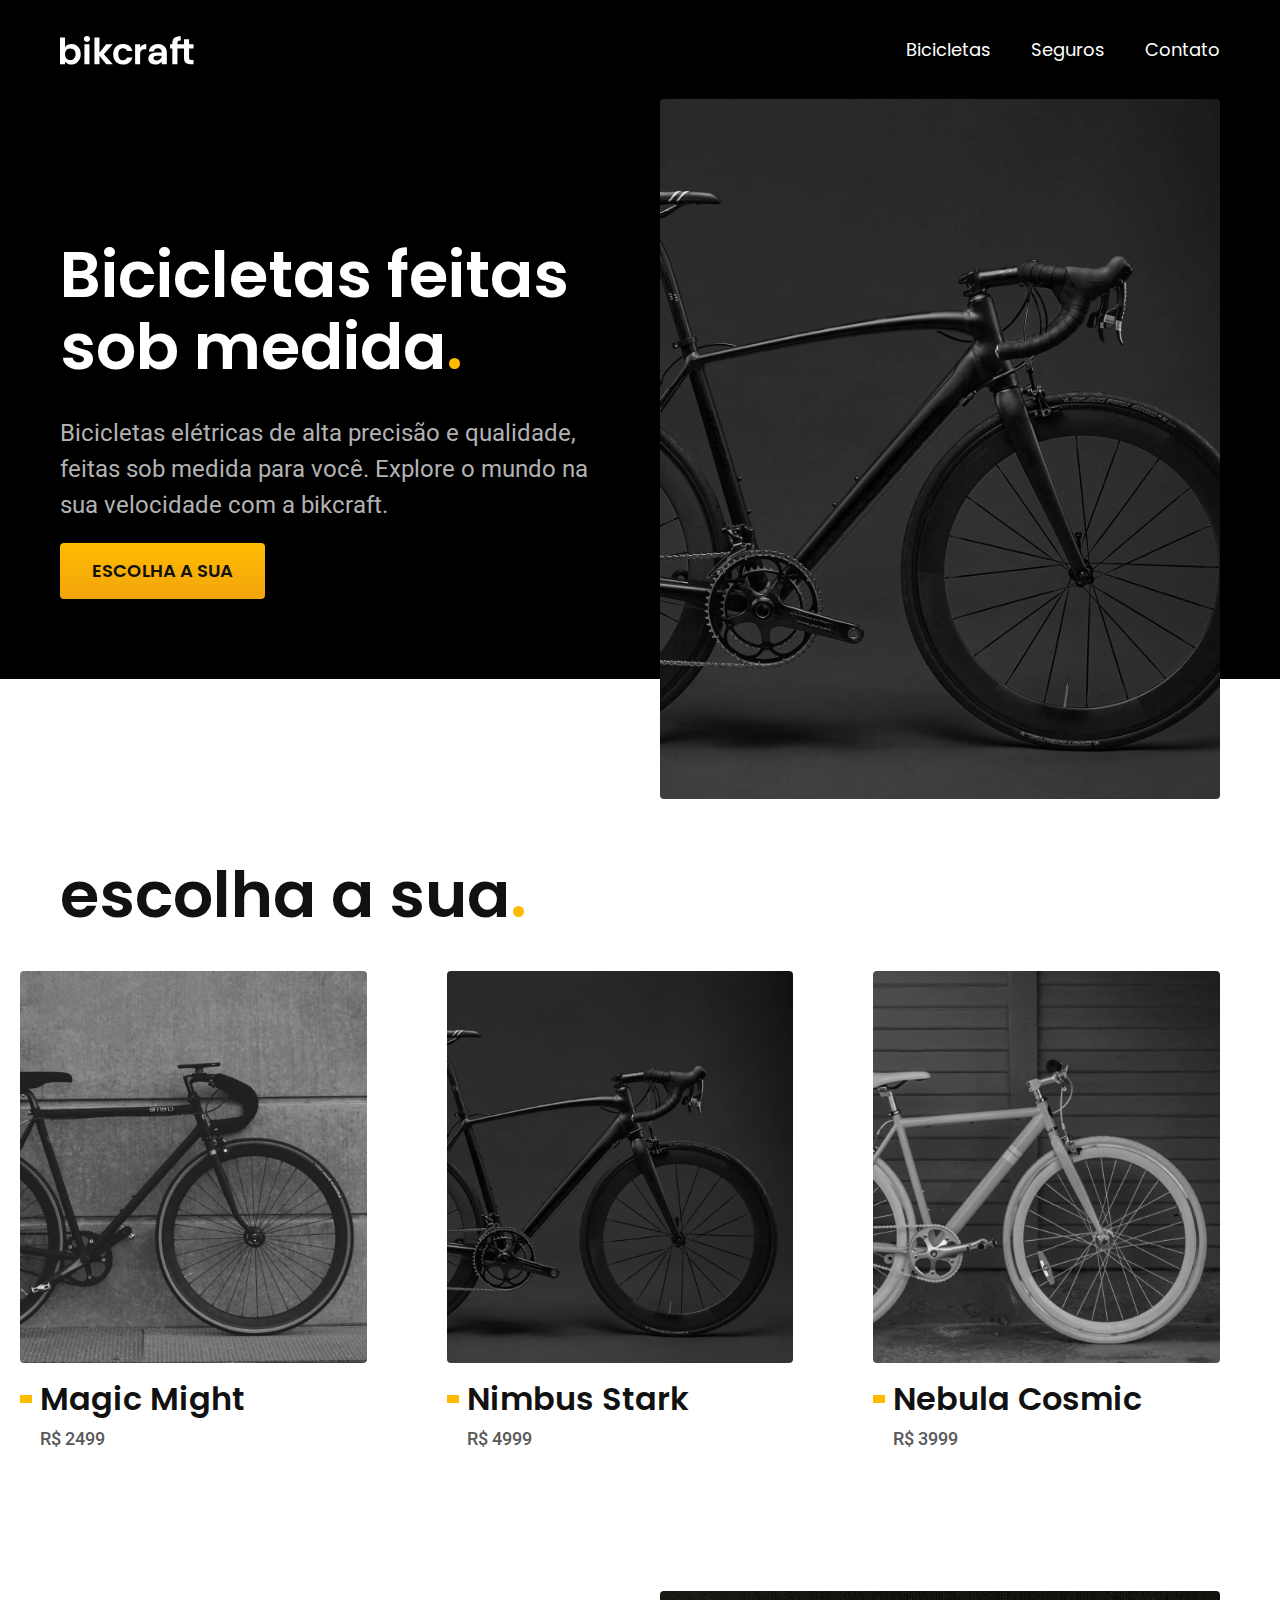
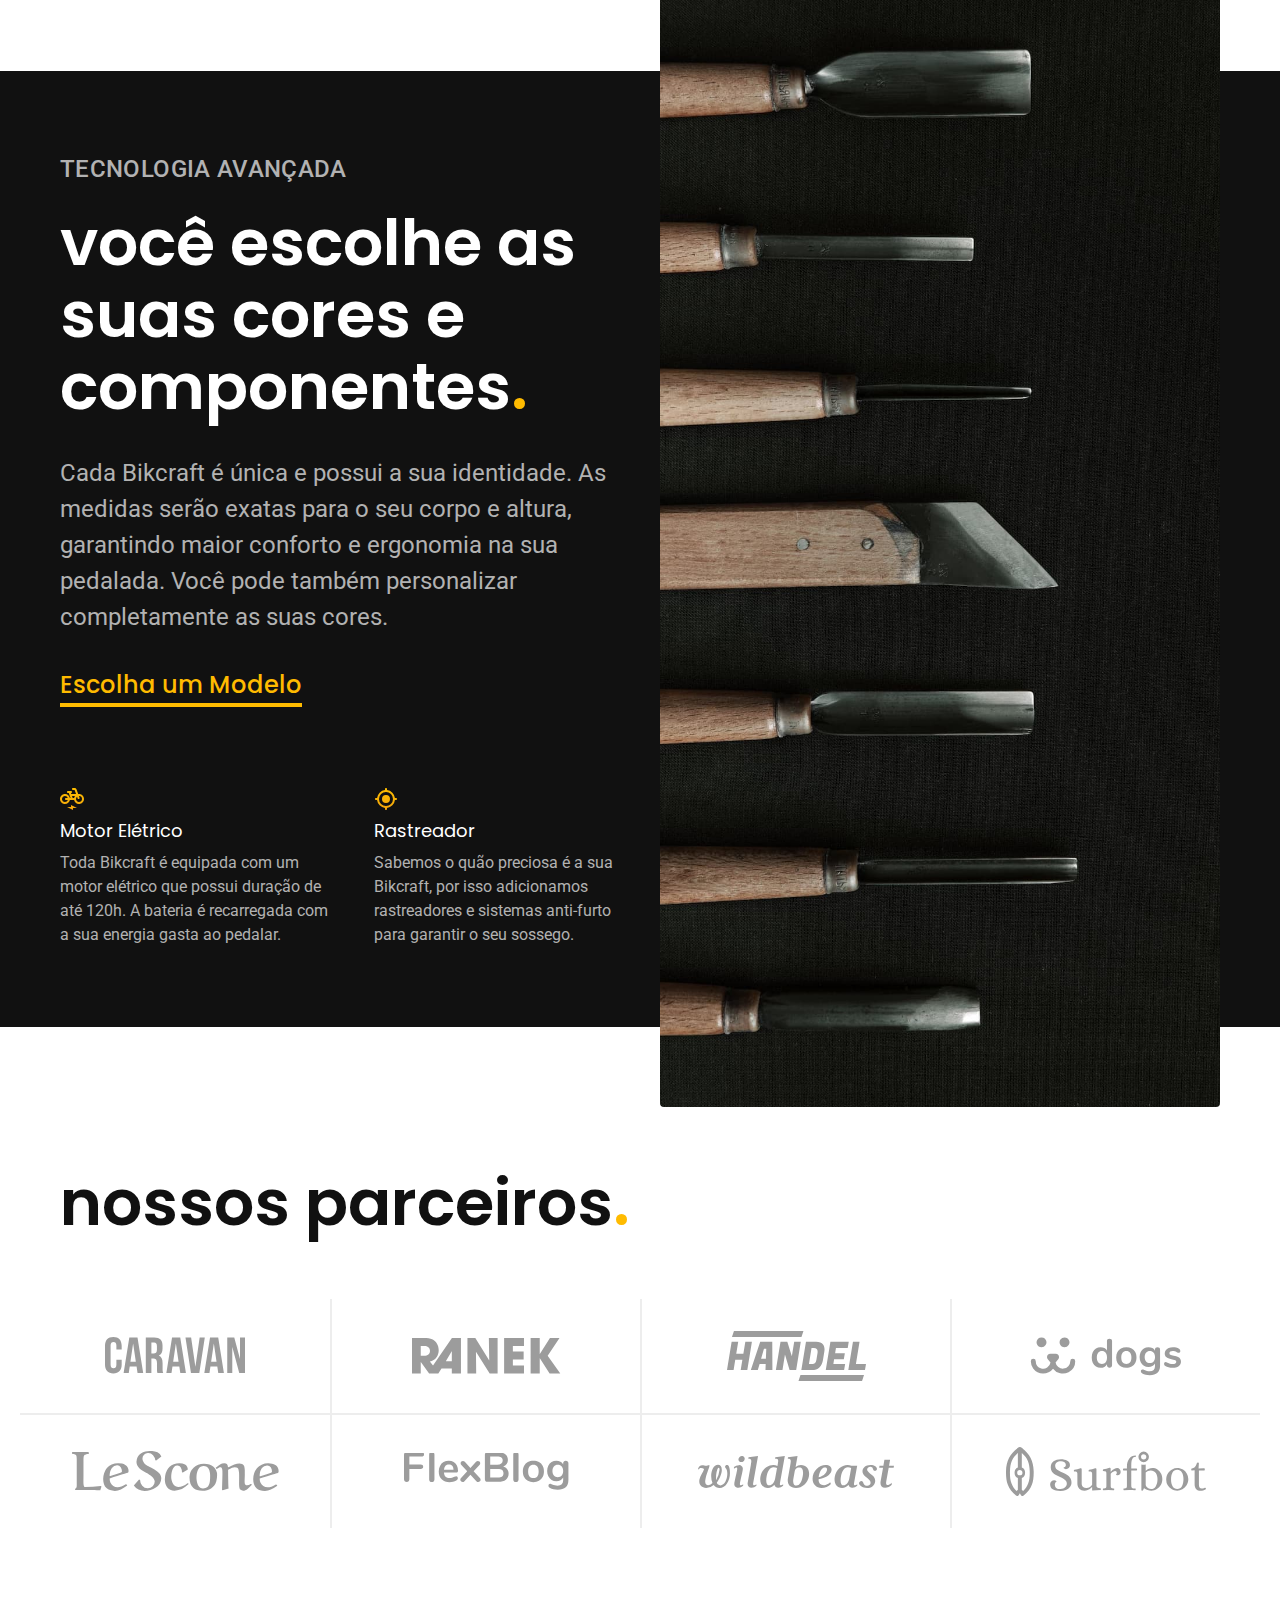
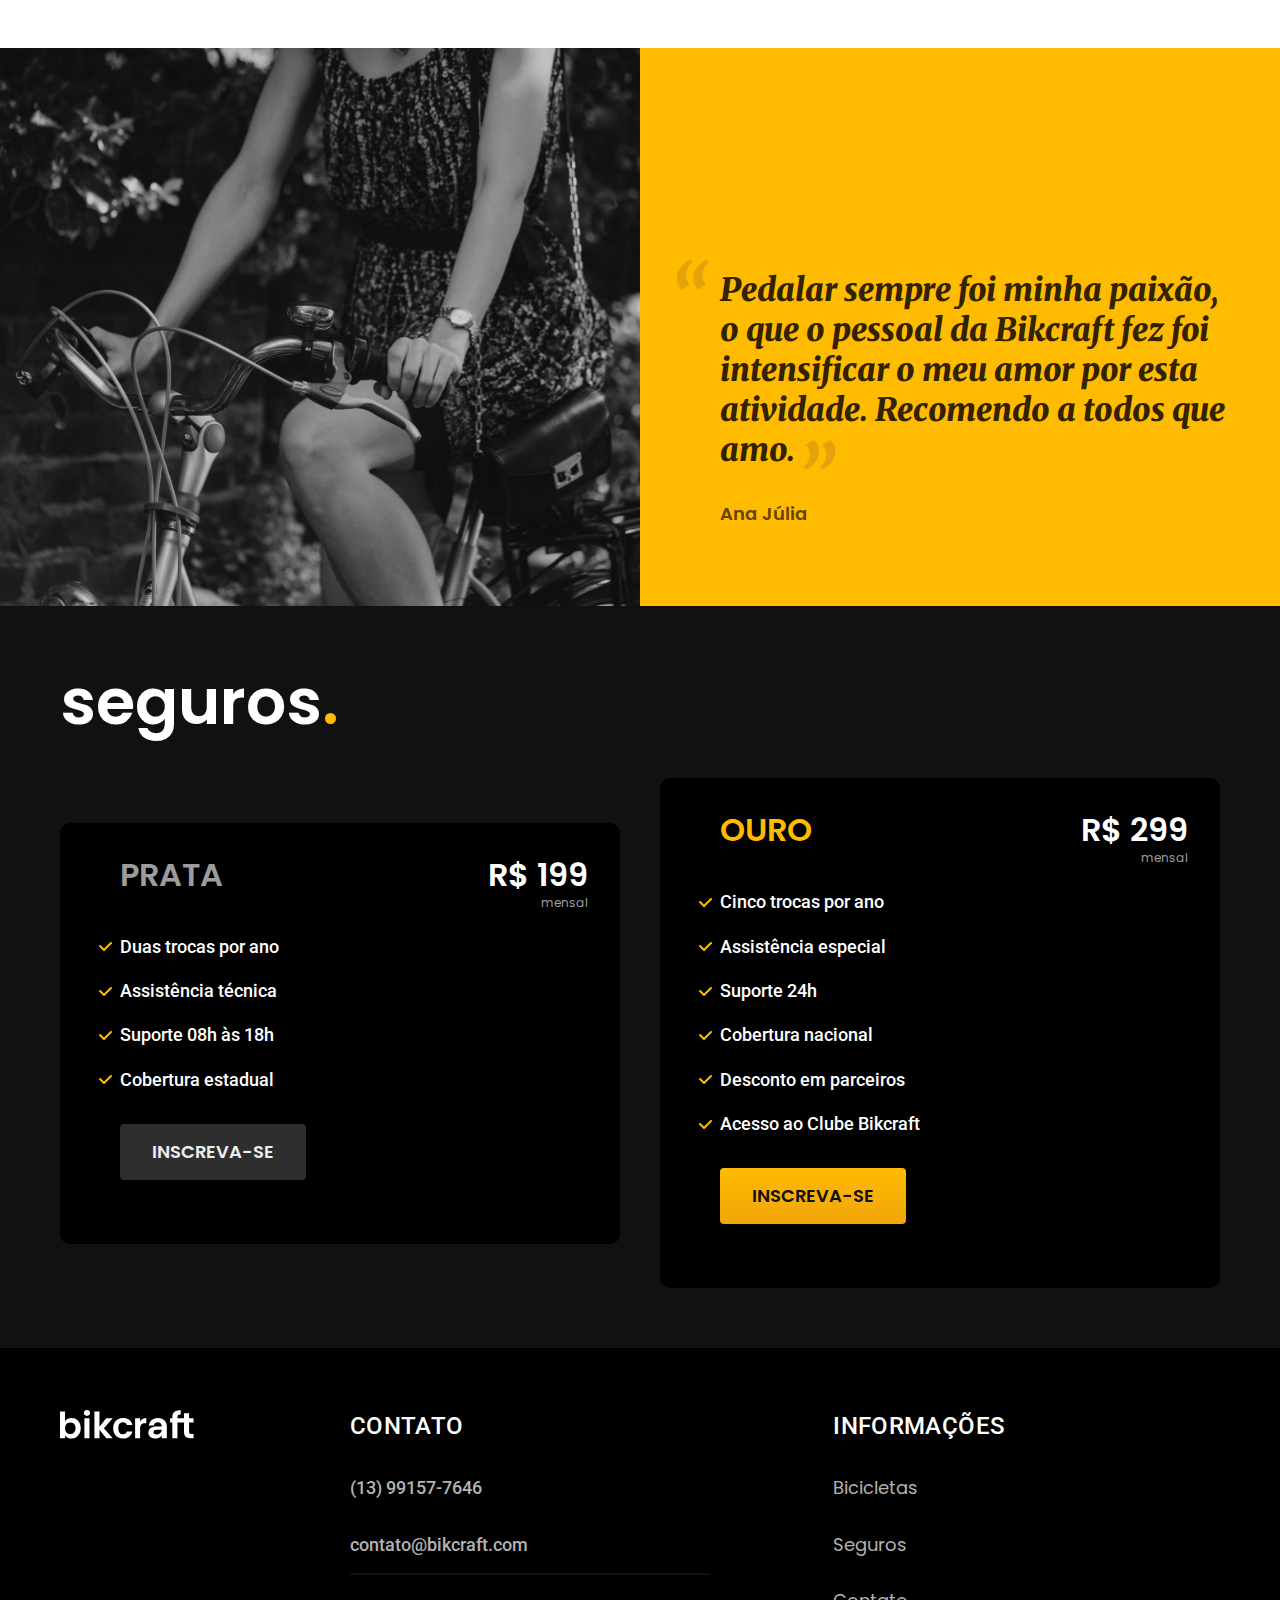
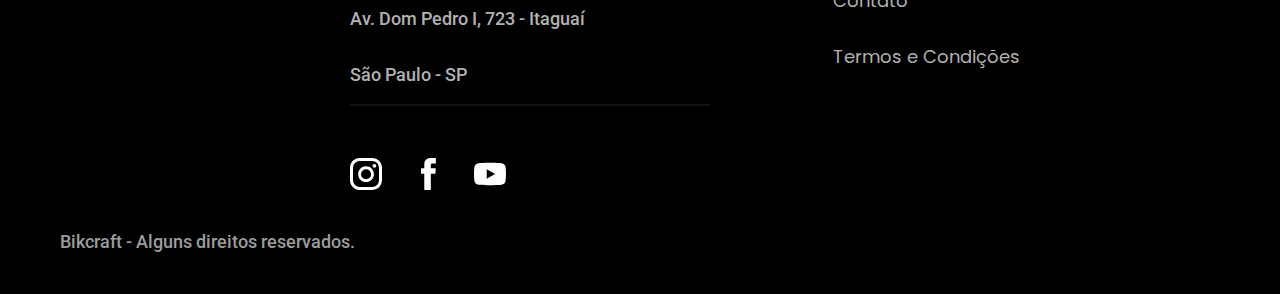
==== commit c8f38803: "termos" ====
--- a/index.html
+++ b/index.html
@@ -159,8 +159,8 @@
             <div class="footer-contato">
                 <h3 class="font-2-l-b cor-0">Contato</h3>
                 <ul class="font-2-m cor-5">
-                    <li>+55 13 991577646</li>
-                    <li>contato@bikcraft.com</li>
+                    <li><a href="tel: +5513991577646">(13) 99157-7646</a></li>
+                    <li><a href="mailto:boracinidev@gmail.com">contato@bikcraft.com</a></li>
                     <li>Av. Dom Pedro I, 723 - Itaguaí</li>
                     <li>São Paulo - SP</li>
                 </ul>
@@ -175,10 +175,10 @@
                 <h3 class="font-2-l-b cor-0">Informações</h3>
                 <nav>
                     <ul class="font-1-m cor-5">
-                        <li><a href="./">Bicicletas</a></li>
-                        <li><a href="./">Seguros</a></li>
-                        <li><a href="./">Contato</a></li>
-                        <li><a href="./">Termos e Condições</a></li>
+                        <li><a href="./bicicletas.html">Bicicletas</a></li>
+                        <li><a href="./seguros.html">Seguros</a></li>
+                        <li><a href="./contato.html">Contato</a></li>
+                        <li><a href="./termos.html">Termos e Condições</a></li>
                     </ul>
                 </nav>
             </div>
--- a/css/style.css
+++ b/css/style.css
@@ -19,5 +19,9 @@
 @import "./bicicletas/bicicletas-lista.css";
 
 /*SEGUROS*/
-@import "./seguros/seguros.css"
+@import "./seguros/seguros.css";
 
+
+/*TERMOS*/
+
+@import "./termos.css"
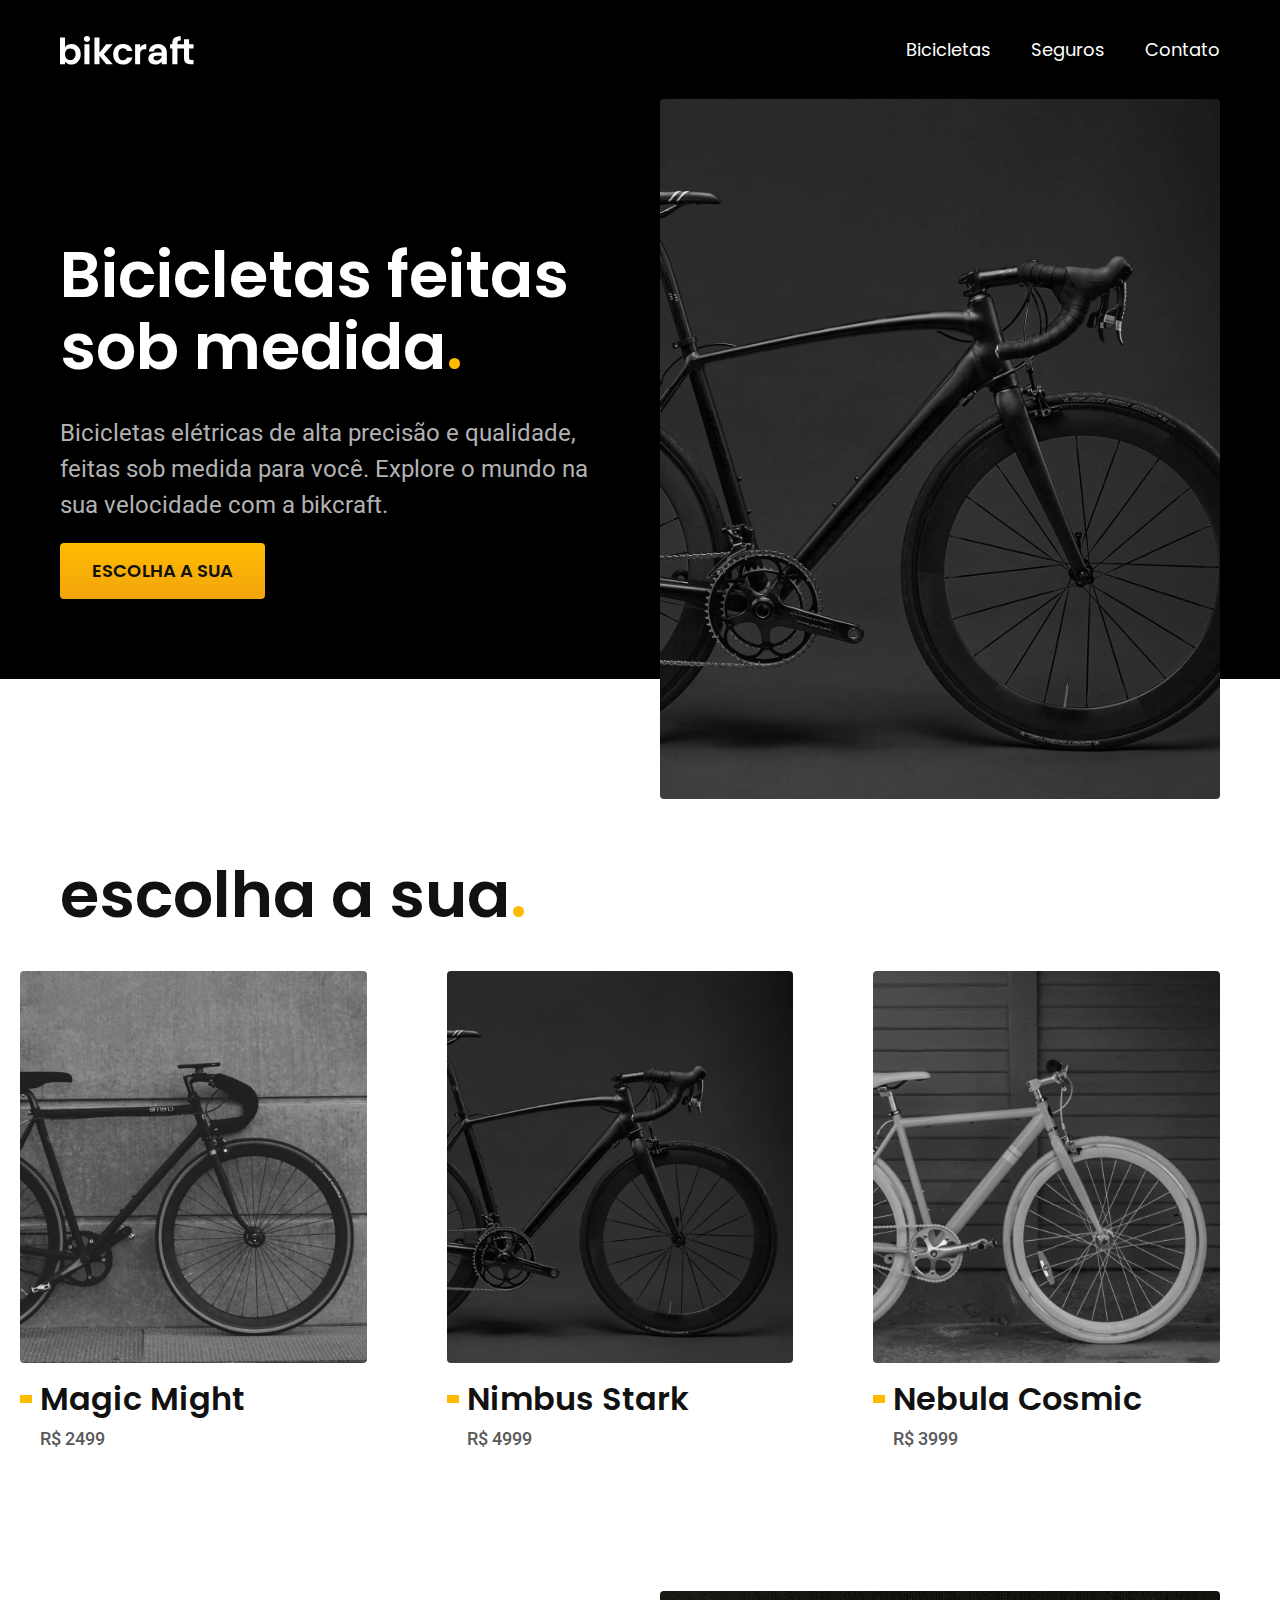
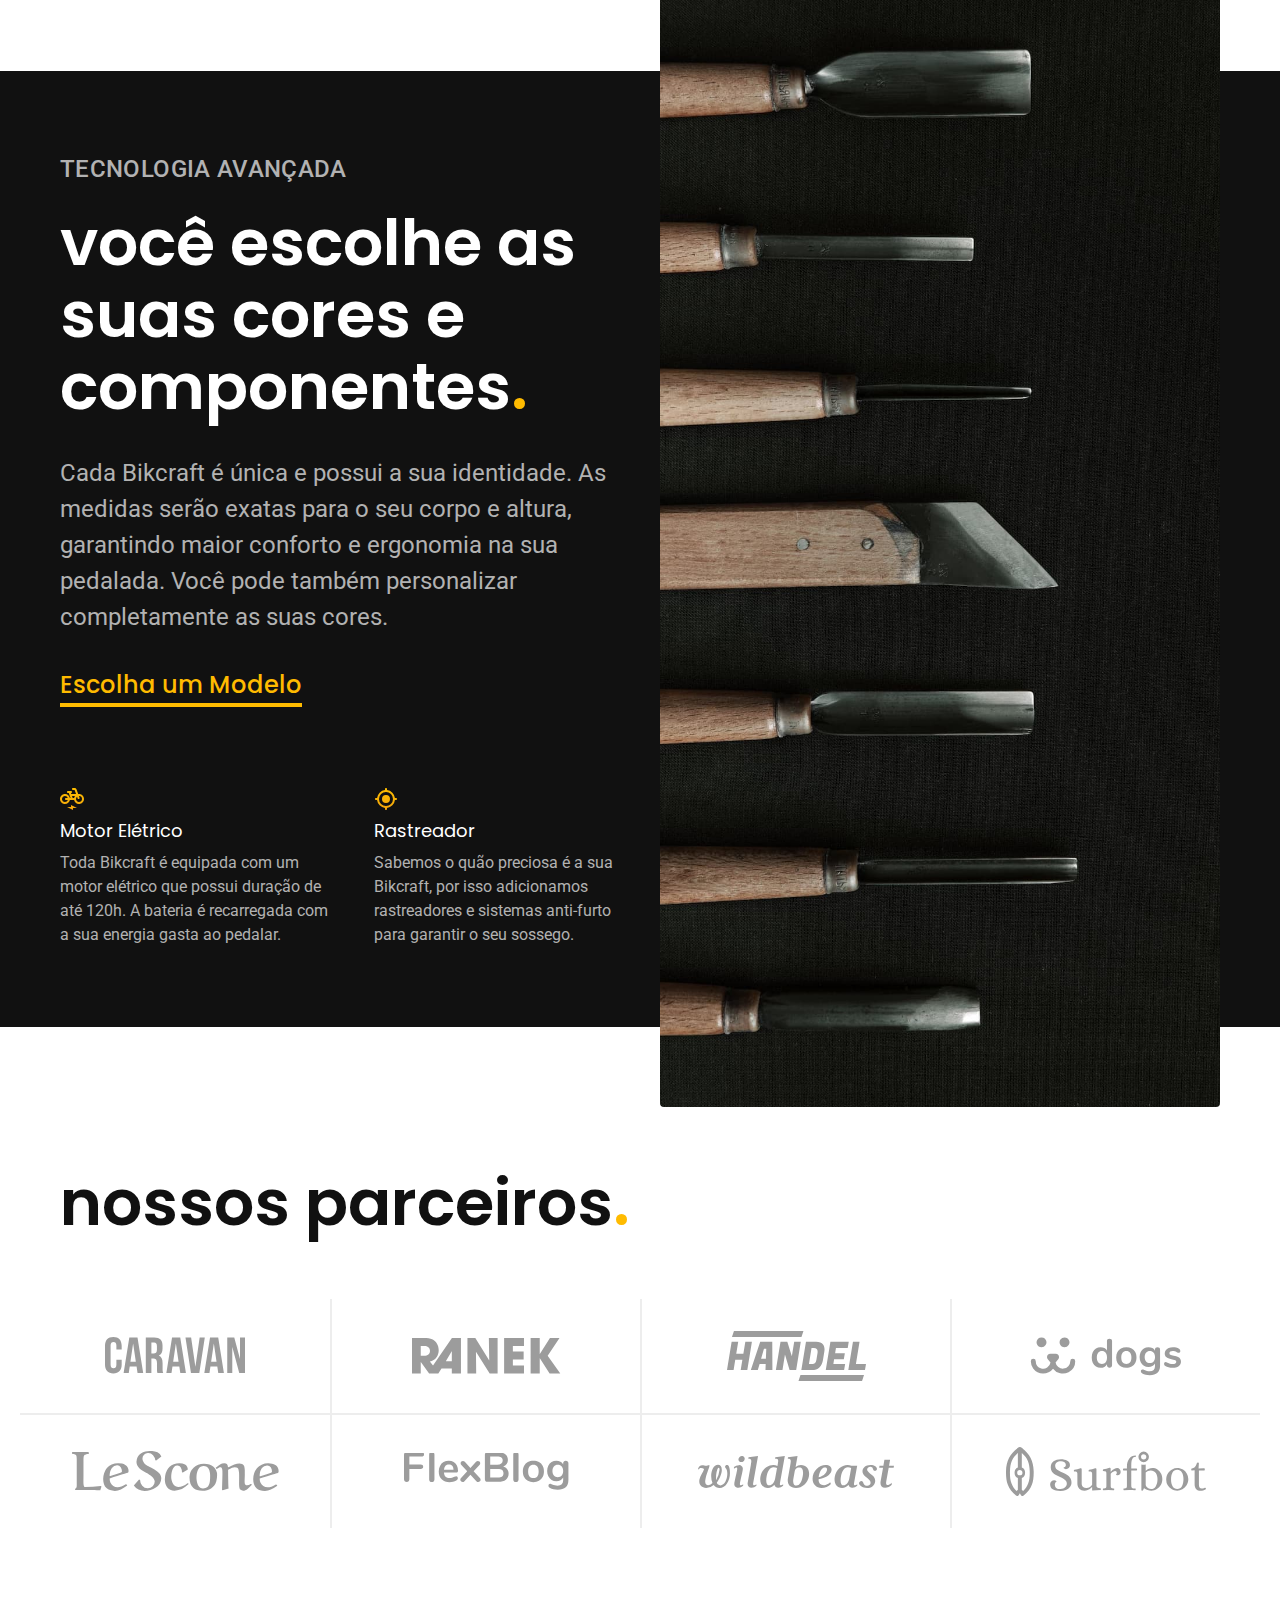
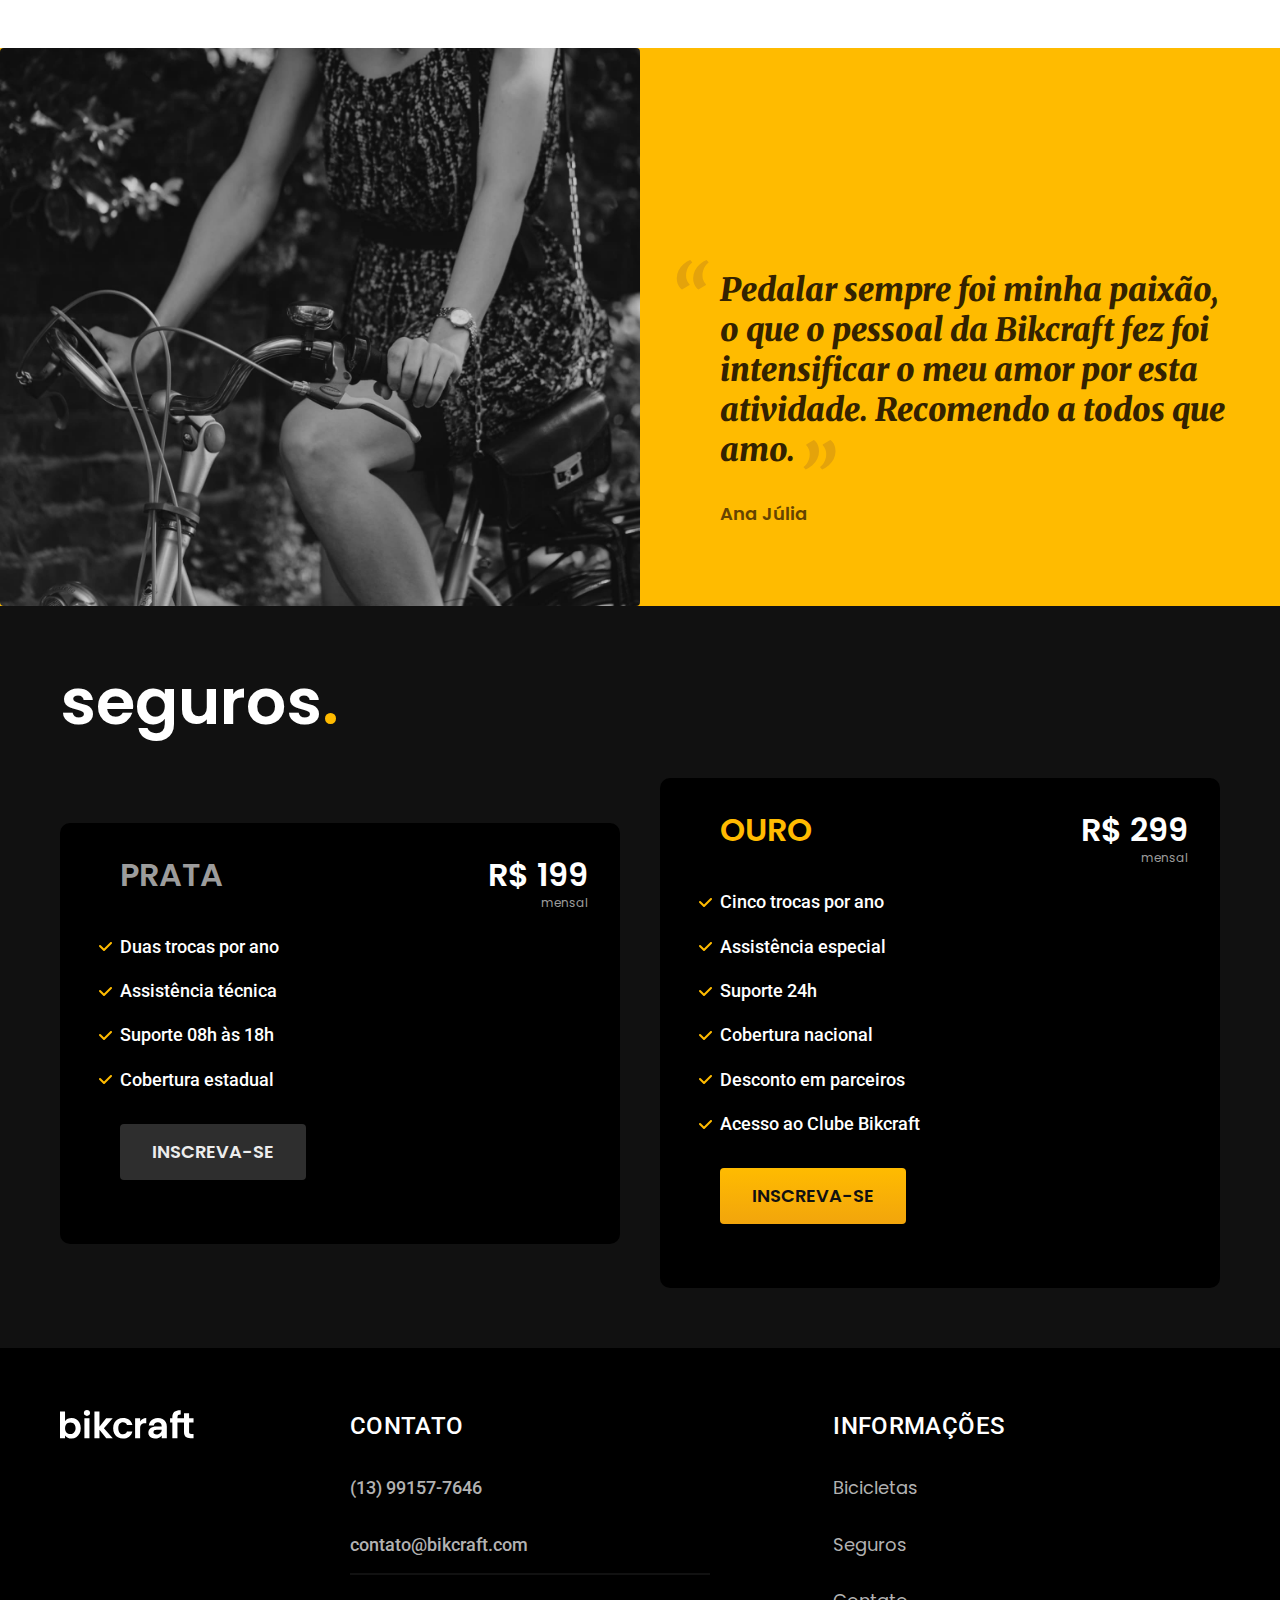
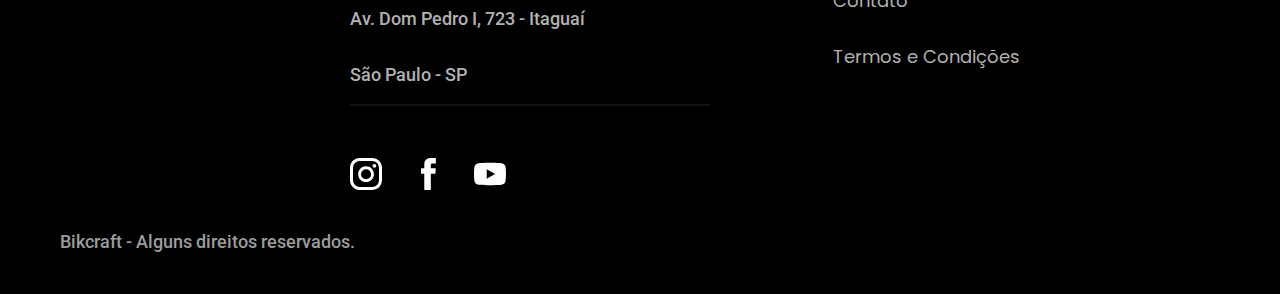
==== commit 08f09e79: "seguros-lojas" ====
--- a/index.html
+++ b/index.html
@@ -53,13 +53,13 @@
                 <span class="font-2-m cor-8">R$ 2499</span>
             </li>
         </a>
-        <li><a href=".bicicletas/nimbus.html">
+        <li><a href="./bicicletas/nimbus.html">
             <img src="./img/bicicletas/nimbus-home.jpg" alt="Bicicleta Preta">
             <h3 class="font-1-xl">Nimbus Stark</h3>
             <span class="font-2-m cor-8">R$ 4999</span>
         </li>
     </a>
-    <li><a href=".bicicletas/nebula.html">
+    <li><a href="./bicicletas/nebula.html">
         <img src="./img/bicicletas/nebula-home.jpg" alt="Bicicleta Preta">
         <h3 class="font-1-xl">Nebula Cosmic</h3>
         <span class="font-2-m cor-8">R$ 3999</span>
--- a/css/style.css
+++ b/css/style.css
@@ -6,6 +6,7 @@
 
 /*UTILIDADES*/
 @import "./utilidades/componentes.css";
+@import "./utilidades/formulario.css";
 
 /*HOME*/
 @import "./home/introducao.css";
@@ -17,11 +18,24 @@
 
 /*BICICLETAS*/
 @import "./bicicletas/bicicletas-lista.css";
+@import "./bicicletas/bicicletas.css";
+@import "./bicicletas/nimbus.css";
+@import "../bicicletas/seguro.css";
 
 /*SEGUROS*/
 @import "./seguros/seguros.css";
+@import "./seguros/vantagens.css";
+@import "./seguros/perguntas.css";
+
+
+
+/*CONTATO*/
+
+@import "./contato/contato.css";
+@import "./contato/lojas.css";
 
 
 /*TERMOS*/
 
-@import "./termos.css"
+@import "./termos.css";
+
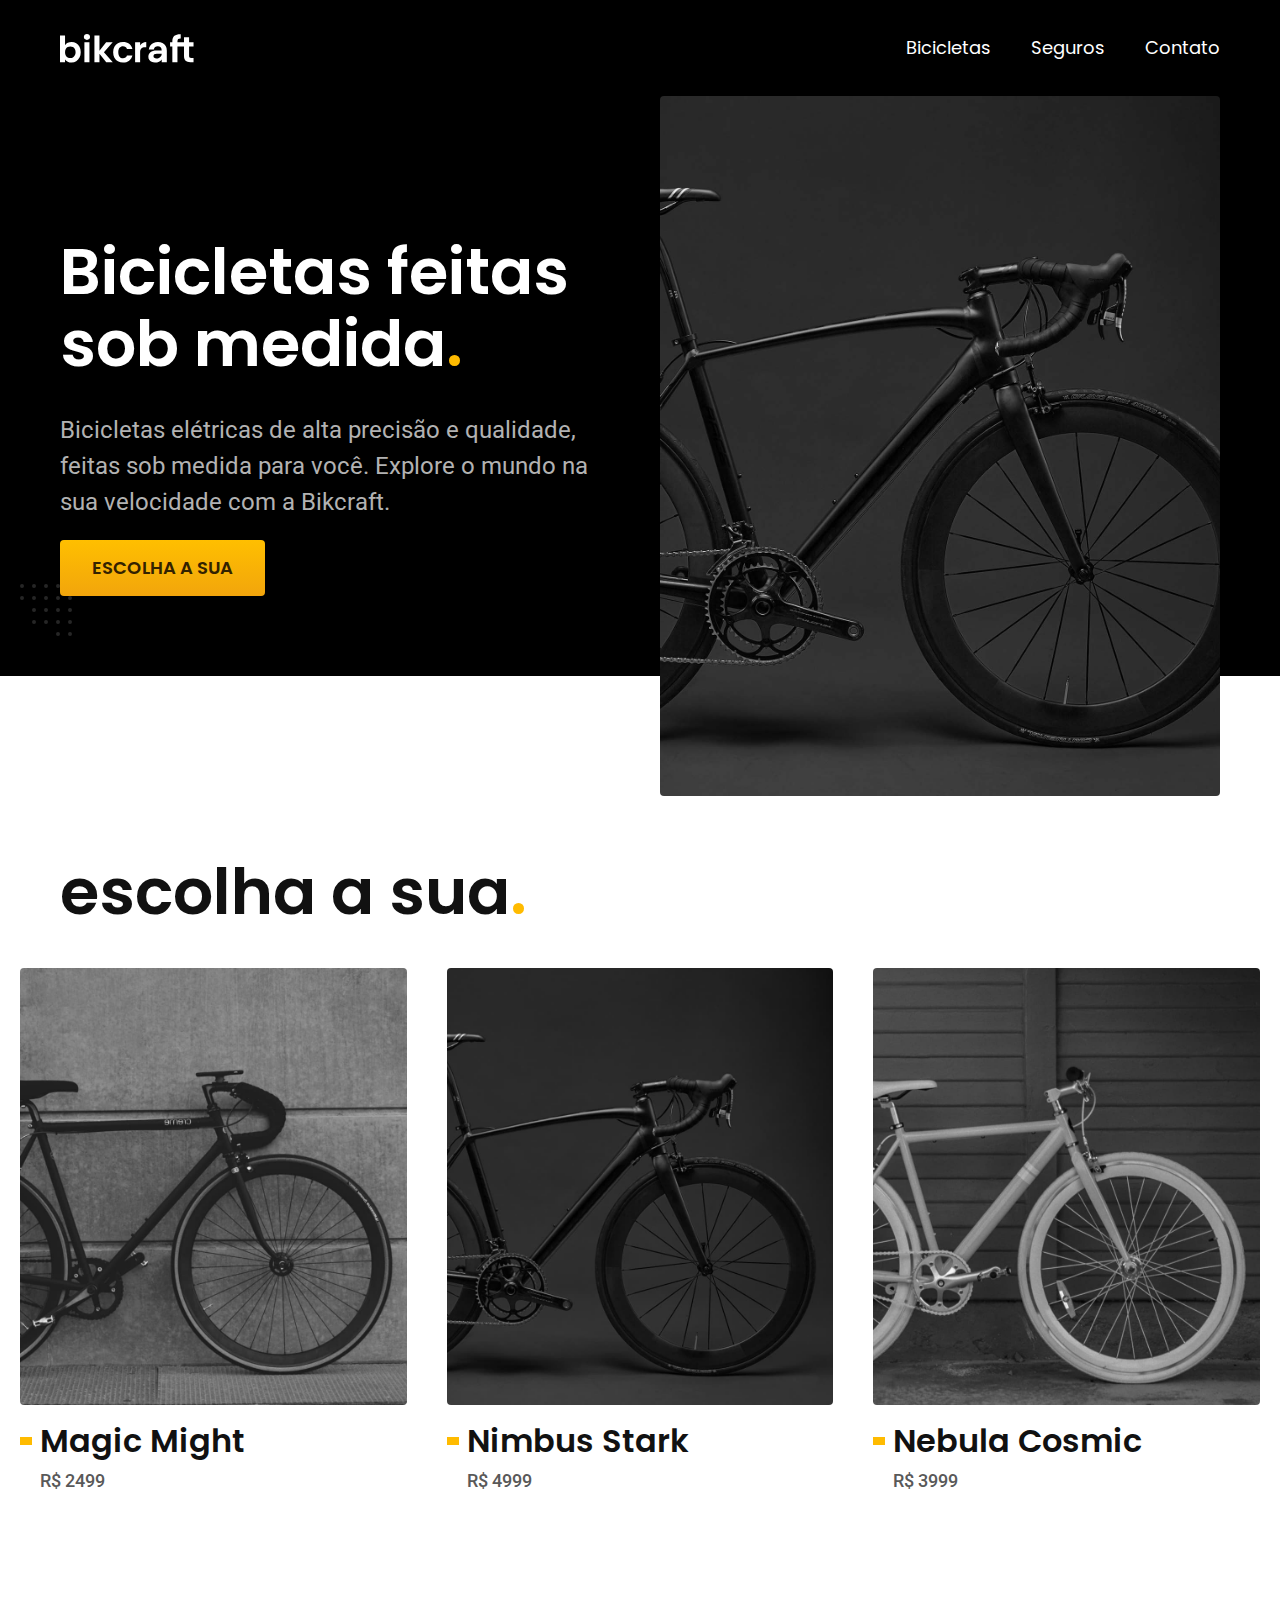
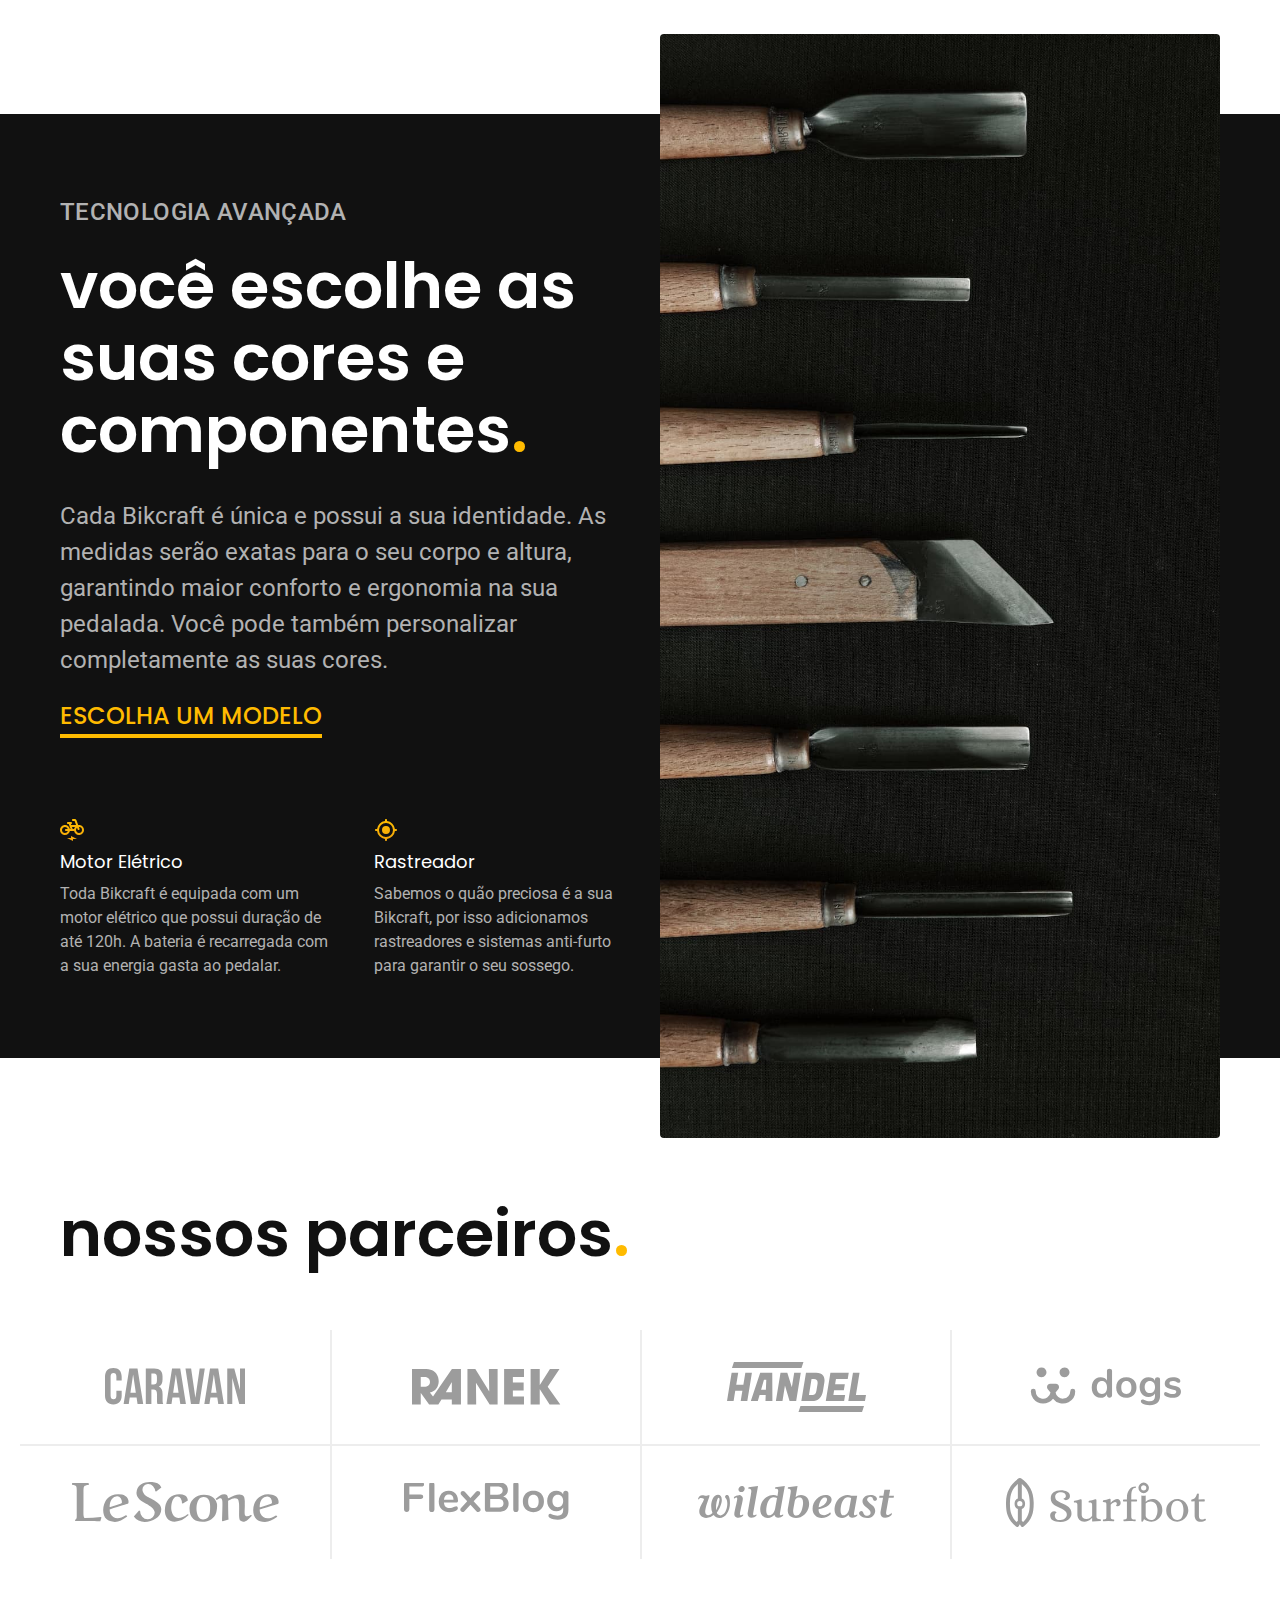
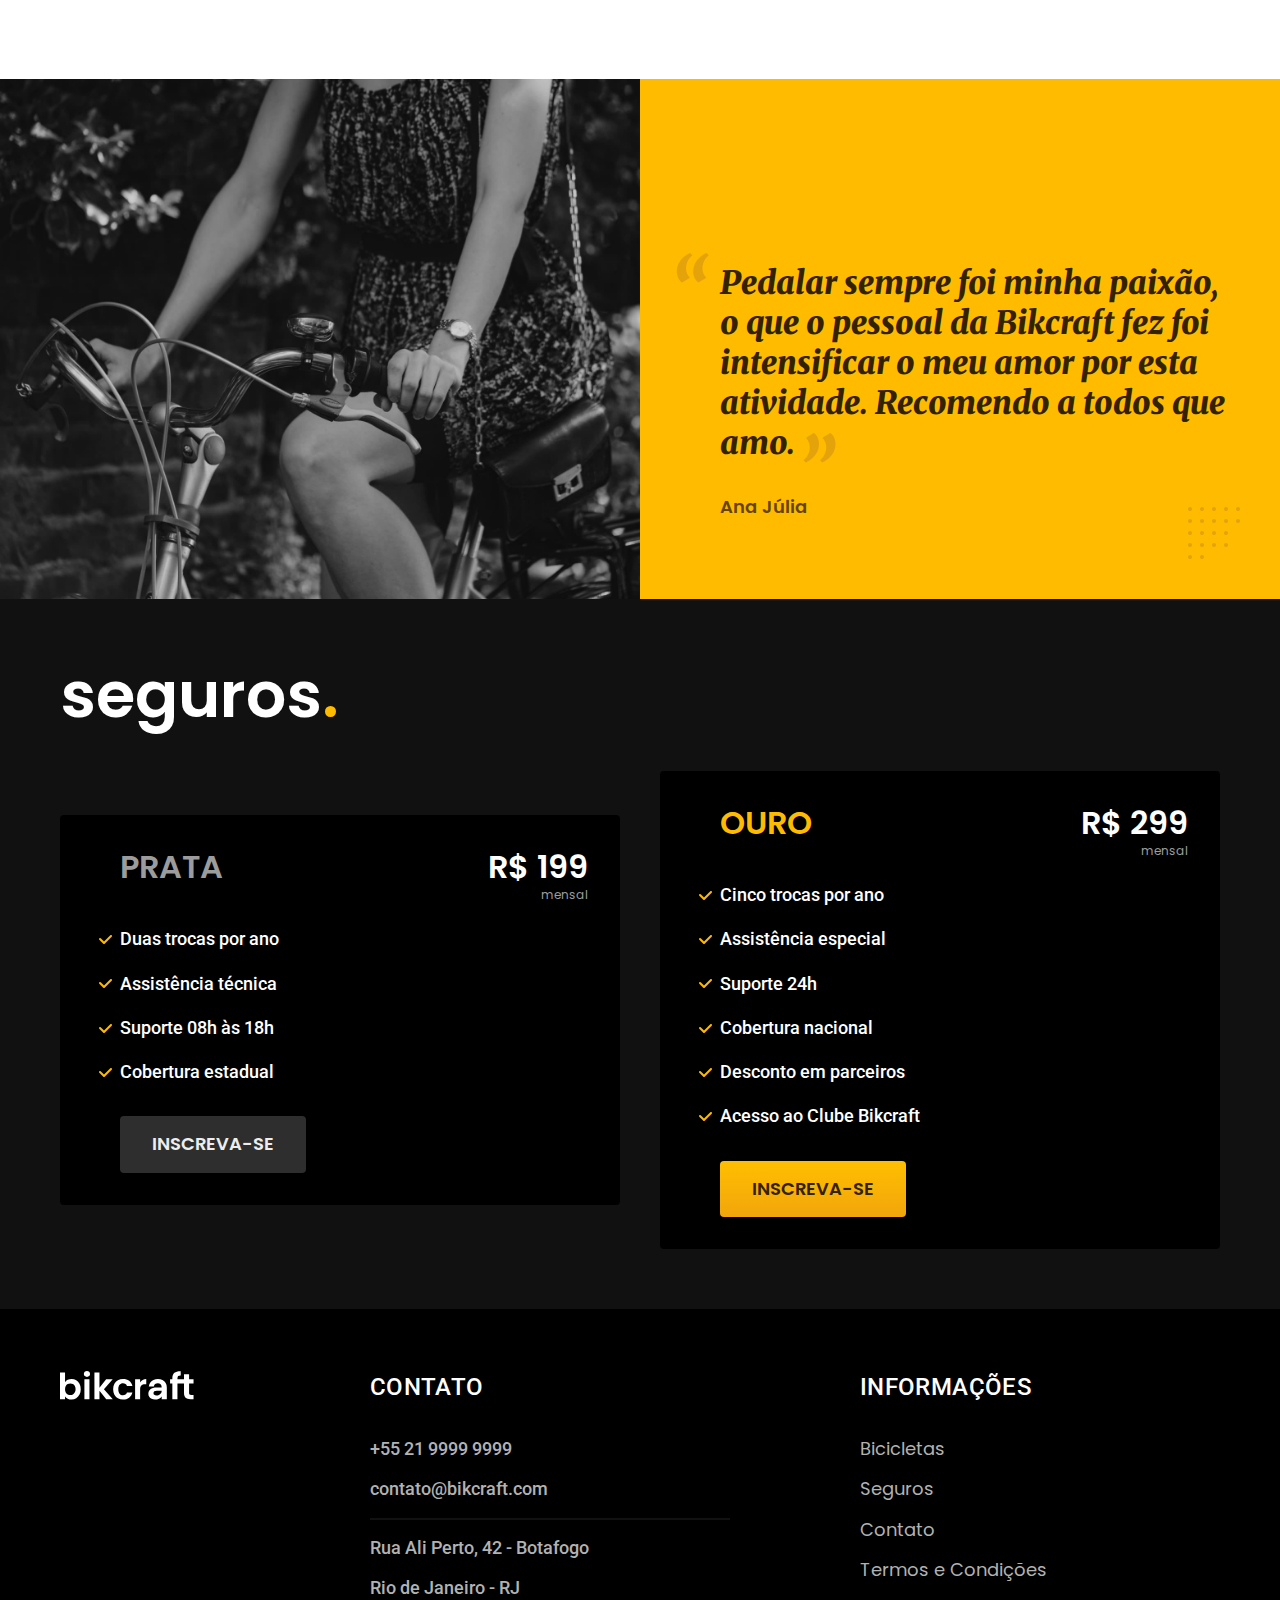
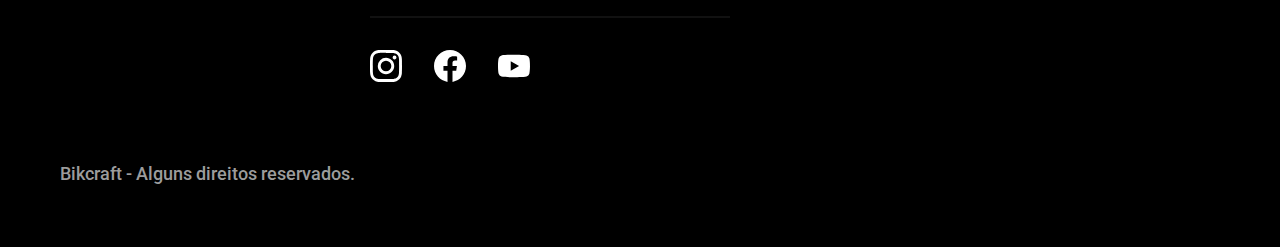
==== commit e994fad2: "otimizado" ====
--- a/index.html
+++ b/index.html
@@ -1,189 +1,203 @@
 <!DOCTYPE html>
 <html lang="pt-br">
+
 <head>
-    <meta charset="UTF-8">
-    <meta name="viewport" content="width=device-width, initial-scale=1.0">
-    <title>Bikcraft - Bicicletas Elétricas</title>
-    <meta name="description" content="Bicicletas elétricas de alta precisão e qualidade, feitas sob medida para o cliente. Explore o mundo na sua velocidade com a Bikcraft.">
-    <link rel="stylesheet" href="./css/style.css">
-
-    <link rel="preconnect" href="https://fonts.googleapis.com">
-    <link rel="preconnect" href="https://fonts.gstatic.com" crossorigin>
-    <link href="https://fonts.googleapis.com/css2?family=Poppins:wght@400;600&family=Roboto:wght@400;500&display=swap" rel="stylesheet">
+  <meta charset="UTF-8">
+  <meta name="viewport" content="width=device-width, initial-scale=1.0">
+
+  <title>Bikcraft - Bicicletas Elétricas</title>
+  <meta name="description" content="Bicicletas elétricas de alta precisão e qualidade, feitas sob medida para você. Explore o mundo na sua velocidade com a Bikcraft.">
+
+  <link rel="icon" href="./favicon.svg" type="image/svg+xml">
+  <link rel="stylesheet" href="./css/style.min.css">
+
+  <link rel="preconnect" href="https://fonts.googleapis.com">
+  <link rel="preconnect" href="https://fonts.gstatic.com" crossorigin>
+  <link href="https://fonts.googleapis.com/css2?family=Merriweather:ital,wght@1,900&family=Poppins:wght@400;600&family=Roboto:wght@400;500&display=swap" rel="stylesheet">
+
+  <script>document.documentElement.classList.add('js')</script>
 </head>
 
-
 <body>
-    <header class="header-bg">
-     <div class="header container">
-        <a href="./">
-            <img src="./img/bikcraft.svg" alt="Bikcraft">
+  <header class="header-bg">
+    <div class="header container">
+      <a href="./">
+        <img src="./img/bikcraft.svg" alt="Bikcraft">
+      </a>
+      <nav aria-label="primaria">
+        <ul class="header-menu font-1-m cor-0">
+          <li><a href="./bicicletas.html">Bicicletas</a></li>
+          <li><a href="./seguros.html">Seguros</a></li>
+          <li><a href="./contato.html">Contato</a></li>
+        </ul>
+      </nav>
+    </div>
+  </header>
+
+  <main class="introducao-bg">
+    <div class="introducao container">
+      <div class="introducao-conteudo">
+        <h1 class="font-1-xxl cor-0 fadeInDown" data-anime="200">Bicicletas feitas sob medida<span class="cor-p1">.</span></h1>
+        <p class="font-2-l cor-5 fadeInDown" data-anime="400">Bicicletas elétricas de alta precisão e qualidade, feitas sob medida para você. Explore o mundo na sua velocidade com a Bikcraft.</p>
+        <a class="botao fadeInDown" data-anime="600" href="./bicicletas.html">Escolha a sua</a>
+      </div>
+      <div class="fadeInDown" data-anime="800">
+        <img src="./img/fotos/introducao.jpg" alt="Bicicleta elétrica preta">
+      </div>
+    </div>
+  </main>
+
+  <article class="bicicletas-lista">
+    <h2 class="container font-1-xxl">escolha a sua<span class="cor-p1">.</span></h2>
+    <ul>
+      <li>
+        <a href="./bicicletas/magic.html">
+          <img src="./img/bicicletas/magic-home.jpg" alt="Bicicleta preta">
+          <h3 class="font-1-xl">Magic Might</h3>
+          <span class="font-2-m cor-8">R$ 2499</span>
         </a>
-        
-        <nav aria-label="primaria">
-            <ul class="header-menu cor-0">
-                <li><a href="./bicicletas.html">Bicicletas</a></li>
-                <li><a href="./seguros.html">Seguros</a></li>
-                <li><a href="./contato.html">Contato</a></li>
-            </ul>
+      </li>
+      <li>
+        <a href="./bicicletas/nimbus.html">
+          <img src="./img/bicicletas/nimbus-home.jpg" alt="Bicicleta preta">
+          <h3 class="font-1-xl">Nimbus Stark</h3>
+          <span class="font-2-m cor-8">R$ 4999</span>
+        </a>
+      </li>
+      <li>
+        <a href="./bicicletas/nebula.html">
+          <img src="./img/bicicletas/nebula-home.jpg" alt="Bicicleta preta">
+          <h3 class="font-1-xl">Nebula Cosmic</h3>
+          <span class="font-2-m cor-8">R$ 3999</span>
+        </a>
+      </li>
+    </ul>
+  </article>
+
+  <article class="tecnologia-bg">
+    <div class="tecnologia container">
+      <div class="tecnologia-conteudo">
+        <span class="font-2-l-b cor-5">Tecnologia Avançada</span>
+        <h2 class="font-1-xxl cor-0">você escolhe as suas cores e componentes<span class="cor-p1">.</span></h2>
+        <p class="font-2-l cor-5">Cada Bikcraft é única e possui a sua identidade. As medidas serão exatas para o seu corpo e altura, garantindo maior conforto e ergonomia na sua pedalada. Você pode também personalizar completamente as suas cores.</p>
+        <a class="link" href="./bicicletas.html">Escolha um modelo</a>
+        <div class="tecnologia-vantagens">
+          <div>
+            <img src="./img/icones/eletrica.svg" alt="">
+            <h3 class="font-1-m cor-0">Motor Elétrico</h3>
+            <p class="font-2-s cor-5">Toda Bikcraft é equipada com um motor elétrico que possui duração de até 120h. A bateria é recarregada com a sua energia gasta ao pedalar.</p>
+          </div>
+          <div>
+            <img src="./img/icones/rastreador.svg" alt="">
+            <h3 class="font-1-m cor-0">Rastreador</h3>
+            <p class="font-2-s cor-5">Sabemos o quão preciosa é a sua Bikcraft, por isso adicionamos rastreadores e sistemas anti-furto para garantir o seu sossego.</p>
+          </div>
+        </div>
+      </div>
+      <div class="tecnologia-imagem">
+        <img src="./img/fotos/tecnologia.jpg" alt="">
+      </div>
+    </div>
+  </article>
+
+  <section class="parceiros" aria-label="Nossos Parceiros">
+    <h2 class="container font-1-xxl">nossos parceiros<span class="cor-p1">.</span></h2>
+
+    <ul>
+      <li><img src="./img/parceiros/caravan.svg" alt="caravan"></li>
+      <li><img src="./img/parceiros/ranek.svg" alt="ranek"></li>
+      <li><img src="./img/parceiros/handel.svg" alt="handel"></li>
+      <li><img src="./img/parceiros/dogs.svg" alt="dogs"></li>
+      <li><img src="./img/parceiros/lescone.svg" alt="lescone"></li>
+      <li><img src="./img/parceiros/flexblog.svg" alt="flexblog"></li>
+      <li><img src="./img/parceiros/wildbeast.svg" alt="wildbeast"></li>
+      <li><img src="./img/parceiros/surfbot.svg" alt="surfbot.svg"></li>
+    </ul>
+  </section>
+
+  <section class="depoimento" aria-label="Depoimento">
+    <div>
+      <img src="./img/fotos/depoimento.jpg" alt="Pessoa pedalando uma bicicleta Bikcraft">
+    </div>
+    <div class="depoimento-conteudo">
+      <blockquote class="font-1-xl cor-p5">
+        <p>Pedalar sempre foi minha paixão, o que o pessoal da Bikcraft fez foi intensificar o meu amor por esta atividade. Recomendo a todos que amo.</p>
+      </blockquote>
+      <span class="font-1-m-b cor-p4">Ana Júlia</span>
+    </div>
+  </section>
+
+  <article class="seguros-bg">
+    <div class="seguros container">
+      <h2 class="font-1-xxl cor-0">seguros<span class="cor-p1">.</span></h2>
+      <div class="seguros-item">
+        <h3 class="font-1-xl cor-6">PRATA</h3>
+        <span class="font-1-xl cor-0">R$ 199 <span class="font-1-xs cor-6">mensal</span></span>
+        <ul class="font-2-m cor-0">
+          <li>Duas trocas por ano</li>
+          <li>Assistência técnica</li>
+          <li>Suporte 08h às 18h</li>
+          <li>Cobertura estadual</li>
+        </ul>
+        <a class="botao secundario" href="./orcamento.html">Inscreva-se</a>
+      </div>
+
+      <div class="seguros-item">
+        <h3 class="font-1-xl cor-p1">OURO</h3>
+        <span class="font-1-xl cor-0">R$ 299 <span class="font-1-xs cor-6">mensal</span></span>
+        <ul class="font-2-m cor-0">
+          <li>Cinco trocas por ano</li>
+          <li>Assistência especial</li>
+          <li>Suporte 24h</li>
+          <li>Cobertura nacional</li>
+          <li>Desconto em parceiros</li>
+          <li>Acesso ao Clube Bikcraft</li>
+        </ul>
+        <a class="botao" href="./orcamento.html">Inscreva-se</a>
+      </div>
+    </div>
+  </article>
+
+  <footer class="footer-bg">
+    <div class="footer container">
+      <img src="./img/bikcraft.svg" alt="Bikcraft">
+      <div class="footer-contato">
+        <h3 class="font-2-l-b cor-0">Contato</h3>
+        <ul class="font-2-m cor-5">
+          <li><a href="tel:+552199999999">+55 21 9999 9999</a></li>
+          <li><a href="mailto:contato@bikcraft.com">contato@bikcraft.com</a></li>
+          <li>Rua Ali Perto, 42 - Botafogo</li>
+          <li>Rio de Janeiro - RJ</li>
+        </ul>
+        <div class="footer-redes">
+          <a href="./">
+            <img src="./img/redes/instagram.svg" alt="Instagram">
+          </a>
+          <a href="./">
+            <img src="./img/redes/facebook.svg" alt="Facebook">
+          </a>
+          <a href="./">
+            <img src="./img/redes/youtube.svg" alt="Youtube">
+          </a>
+        </div>
+      </div>
+      <div class="footer-informacoes">
+        <h3 class="font-2-l-b cor-0">Informações</h3>
+        <nav>
+          <ul class="font-1-m cor-5">
+            <li><a href="./bicicletas.html">Bicicletas</a></li>
+            <li><a href="./seguros.html">Seguros</a></li>
+            <li><a href="./contato.html">Contato</a></li>
+            <li><a href="./termos.html">Termos e Condições</a></li>
+          </ul>
         </nav>
-     </div>
-    </header>
-
-    <main class="introducao-bg">
-        <div class="container introducao">
-          <div class="introducao-conteudo">
-            <h1 class="font-1-xxl cor-0">Bicicletas feitas sob medida<span class="cor-p1">.</span></h1>
-            <p class="font-2-l cor-5">Bicicletas elétricas de alta precisão e qualidade, feitas sob medida  para você. Explore o mundo na sua velocidade com a bikcraft.</p>
-            <a class="botao" href="./bicicletas.html">Escolha a sua</a>
-          </div>
-            <div>
-                <img src="./img/fotos/introducao.jpg" alt="bicicleta elétrica preta">   
-            </div>         
-        </div>
-    </main>
-
-    <article class="bicicletas-lista">
-        <h2 class="container font-1-xxl">escolha a sua<span class="cor-p1">.</span></h2>
-
-        <ul>
-            <li><a href="./bicicletas/magic.html">
-                <img src="./img/bicicletas/magic-home.jpg" alt="Bicicleta Preta">
-                <h3 class="font-1-xl">Magic Might</h3>
-                <span class="font-2-m cor-8">R$ 2499</span>
-            </li>
-        </a>
-        <li><a href="./bicicletas/nimbus.html">
-            <img src="./img/bicicletas/nimbus-home.jpg" alt="Bicicleta Preta">
-            <h3 class="font-1-xl">Nimbus Stark</h3>
-            <span class="font-2-m cor-8">R$ 4999</span>
-        </li>
-    </a>
-    <li><a href="./bicicletas/nebula.html">
-        <img src="./img/bicicletas/nebula-home.jpg" alt="Bicicleta Preta">
-        <h3 class="font-1-xl">Nebula Cosmic</h3>
-        <span class="font-2-m cor-8">R$ 3999</span>
-    </li>
-</a>
-        
-        </ul>
-    </article>
-
-    <article class="tecnologia-bg">
-        <div class="tecnologia container">
-            <div class="tecnologia-conteudo">
-                <span class="font-2-l-b cor-5">Tecnologia Avançada</span>
-                <h2 class="font-1-xxl cor-0">você escolhe as suas cores e componentes<span class="cor-p1">.</span></h2>
-                <p class="font-2-l cor-5">Cada Bikcraft é única e possui a sua identidade. As medidas serão exatas para o seu corpo e altura, garantindo maior conforto e ergonomia na sua pedalada. Você pode também personalizar completamente as suas cores.</p>
-                <a class="link" href="./bicicletas.html">Escolha um Modelo</a>
-                <div class="tecnologia-vantagens">
-                <div>
-                    <img src="./img/icones/eletrica.svg" alt="">
-                    <h3 class="font-1-m cor-0">Motor Elétrico</h3>
-                    <p class="font-2-s cor-5">Toda Bikcraft é equipada com um motor elétrico que possui duração de até 120h. A bateria é recarregada com a sua energia gasta ao pedalar.</p>
-                </div>
-                
-                <div>
-                    <img src="./img/icones/rastreador.svg" alt="">
-                    <h3 class="font-1-m cor-0">Rastreador</h3>
-                    <p class="font-2-s cor-5">Sabemos o quão preciosa é a sua Bikcraft, por isso adicionamos rastreadores e sistemas anti-furto para garantir o seu sossego.</p>
-                </div>
-            </div>
-            </div>
-            <div class="tecnologia-imagem">
-                <img src="./img/fotos/tecnologia.jpg" alt="">
-            </div>
-        </div>
-
-    </article>
-
-    <section class="parceiros" aria-label="Nossos Parceiros">
-        <h2 class="container font-1-xxl">nossos parceiros<span class="cor-p1">.</span></h2>
-        <ul>
-            <li><img src="./img/parceiros/caravan.svg" alt="caravan"></li>
-            <li><img src="./img/parceiros/ranek.svg" alt="ranek"></li>
-            <li><img src="./img/parceiros/handel.svg" alt="handel"></li>
-            <li><img src="./img/parceiros/dogs.svg" alt="dogs"></li>
-            <li><img src="./img/parceiros/lescone.svg" alt="lescone"></li>
-            <li><img src="./img/parceiros/flexblog.svg" alt="flexblog"></li>
-            <li><img src="./img/parceiros/wildbeast.svg" alt="wildbeast"></li>
-            <li><img src="./img/parceiros/surfbot.svg" alt="surfbot"></li>
-        </ul>
-    </section>
-
-    <section class="depoimento" aria-label="Depoimento">
-        <div>
-            <img src="./img/fotos/depoimento.jpg" alt="Pessoa pedalando uma bicicleta Bikcraft">
-        </div>
-        <div class="depoimento-conteudo">
-            <blockquote class="font-1-xl cor-p5">
-                <p>Pedalar sempre foi minha paixão, o que o pessoal da Bikcraft fez foi intensificar o meu amor por esta atividade. Recomendo a todos que amo.</p>
-            </blockquote>
-            <span class="font-1-m-b cor-p4">Ana Júlia</span>
-        </div>
-    </section>
-
-    <article class="seguros-bg">
-        <div class="seguros container">
-        <h2 class="font-1-xxl cor-0">seguros<span class="cor-p1">.</span></h2>
-        <div class="seguros-item">
-            <h3 class="font-1-xl cor-6">PRATA</h3><span class="font-1-xl cor-0">R$ 199<span class="font-1-xs cor-6">mensal</span></span>
-            <ul class="font-2-m cor-0">
-                <li>Duas trocas por ano</li>
-                <li>Assistência técnica</li>
-                <li>Suporte 08h às 18h</li>
-                <li>Cobertura estadual</li>
-            </ul>
-            <a class="botao secundario" href="./orcamento.html">Inscreva-se</a>
-        </div>
-
-        <div class="seguros-item">
-            <h3 class="font-1-xl cor-p1">OURO</h3><span class="font-1-xl cor-0">R$ 299<span class="font-1-xs cor-6">mensal</span></span>
-
-            <ul class="font-2-m cor-0">
-                <li>Cinco trocas por ano</li>
-                <li>Assistência especial</li>
-                <li>Suporte 24h</li>
-                <li>Cobertura nacional</li>
-                <li>Desconto em parceiros</li>
-                <li>Acesso ao Clube Bikcraft</li>
-            </ul>
-            <a class="botao" href="./orcamento.html">Inscreva-se</a>
-        </div>
-    </div>
-    </article>
-
-    <footer class="footer-bg">
-        <div class="footer container">
-            <img src="./img/bikcraft.svg" alt="Bikcraft">
-            <div class="footer-contato">
-                <h3 class="font-2-l-b cor-0">Contato</h3>
-                <ul class="font-2-m cor-5">
-                    <li><a href="tel: +5513991577646">(13) 99157-7646</a></li>
-                    <li><a href="mailto:boracinidev@gmail.com">contato@bikcraft.com</a></li>
-                    <li>Av. Dom Pedro I, 723 - Itaguaí</li>
-                    <li>São Paulo - SP</li>
-                </ul>
-                <div class="footer-medias">
-                    <a href="./"><img src="./img/redes sociais/instagram.svg" alt=""></a>
-                    <a href="./"><img src="./img/redes sociais/facebook.svg" alt=""></a>
-                    <a href="./"><img src="./img/redes sociais/youtube.svg" alt=""></a>
-                </div>
-            </div>
-
-            <div class="footer-informacoes">
-                <h3 class="font-2-l-b cor-0">Informações</h3>
-                <nav>
-                    <ul class="font-1-m cor-5">
-                        <li><a href="./bicicletas.html">Bicicletas</a></li>
-                        <li><a href="./seguros.html">Seguros</a></li>
-                        <li><a href="./contato.html">Contato</a></li>
-                        <li><a href="./termos.html">Termos e Condições</a></li>
-                    </ul>
-                </nav>
-            </div>
-            <p class="footer-copy font-2-m cor-6">Bikcraft - Alguns direitos reservados.</p>            
-    </div>
-</footer>   
+      </div>
+      <p class="footer-copy font-2-m cor-6">Bikcraft - Alguns direitos reservados.</p>
+    </div>
+  </footer>
+
+  <script src="./js/plugins/simple-anime.js"></script>
+  <script src="./js/script.js"></script>
 </body>
+
 </html>--- a/css/style.min.css
+++ b/css/style.min.css
@@ -0,0 +1 @@
+body{margin:0;font-family:Arial,Helvetica,sans-serif;color:#111}blockquote,dd,h1,h2,h3,h4,p,ul{margin:0}ul{padding:0;list-style:none}a{text-decoration:none;color:inherit}img{max-width:100%;display:block}img[src$=".jpg"]{border-radius:4px}.font-1-xs{font:400 0.75rem/1.35 Poppins,sans-serif}.font-2-xs{font:400 0.875rem/1.43 Roboto,sans-serif}.font-1-s{font:400 1rem/1.5 Poppins,sans-serif}.font-2-s{font:400 1rem/1.5 Roboto,sans-serif}.font-1-m,.font-1-m-b{font:400 1.125rem/1.35 Poppins,sans-serif}.font-1-m-b{font-weight:600}.font-2-m{font:500 1.125rem/1.35 Roboto,sans-serif}.font-1-l{font:400 1.5rem/1.5 Poppins,sans-serif}.font-2-l,.font-2-l-b{font:400 1.5rem/1.5 Roboto,sans-serif}.font-2-l-b{font-weight:500;letter-spacing:.015em;text-transform:uppercase}.font-1-xl{font:600 2rem/1.25 Poppins,sans-serif}.font-2-xl{font:500 2rem/1.25 Roboto,sans-serif}.font-1-xxl{font:600 4rem/1.125 Poppins,sans-serif}@media (max-width:1200px){.font-1-xxl{font-size:3rem}.font-2-l,.font-2-l-b{font-size:1.125rem}}@media (max-width:800px){.font-1-xxl{font-size:2rem}.font-1-xl,.font-2-xl{font-size:1.5rem}}:root{--cor-0:#ffffff;--cor-1:#f7f7f7;--cor-2:#ededed;--cor-3:#dedede;--cor-4:#cccccc;--cor-5:#b2b2b2;--cor-6:#9c9c9c;--cor-7:#717171;--cor-8:#595959;--cor-9:#404040;--cor-10:#2e2e2e;--cor-11:#111111;--cor-12:#000000;--cor-p1:#ffbb00;--cor-p2:#e4a30b;--cor-p3:#a66f00;--cor-p4:#664400;--cor-p5:#332200}.cor-0{color:var(--cor-0)}.cor-1{color:var(--cor-1)}.cor-2{color:var(--cor-2)}.cor-3{color:var(--cor-3)}.cor-4{color:var(--cor-4)}.cor-5{color:var(--cor-5)}.cor-6{color:var(--cor-6)}.cor-7{color:var(--cor-7)}.cor-8{color:var(--cor-8)}.cor-9{color:var(--cor-9)}.cor-10{color:var(--cor-10)}.cor-11{color:var(--cor-11)}.cor-12{color:var(--cor-12)}.cor-p1{color:var(--cor-p1)}.cor-p2{color:var(--cor-p2)}.cor-p3{color:var(--cor-p3)}.cor-p4{color:var(--cor-p4)}.cor-p5{color:var(--cor-p5)}.js .fadeInDown{transform:translate3d(0,-20px,0)}.js .fadeInUp{transform:translate3d(0,20px,0)}.js .fadeInRight{transform:translate3d(20px,0,0)}.js .fadeInLeft{transform:translate3d(-20px,0,0)}.js [data-anime]{opacity:0}.js .anime{opacity:1;transform:none;transition:transform .8s,opacity .8s}.header-bg{background-color:var(--cor-12)}.header{display:flex;flex-wrap:wrap;gap:20px;justify-content:space-between;align-items:center;padding-top:20px;padding-bottom:20px}.header-menu{display:flex;flex-wrap:wrap;gap:40px}.header-menu a{display:inline-block;padding:16px 0;position:relative}.header-menu a::after{content:"";display:block;height:2px;width:0;background:var(--cor-0);margin-top:4px;transition:.3s;position:absolute}.header-menu a.ativo::after,.header-menu a:hover::after{width:100%}@media (max-width:800px){.header-menu{gap:20px}.header-menu a{background:var(--cor-11);padding:12px 16px;border-radius:4px}.header-menu a:hover{background-color:var(--cor-10)}.header a:after{display:none}}@media (max-width:600px){.header-menu{gap:12px}.header-menu a{padding:8px 12px;font-size:14px}}.footer-bg{background-color:var(--cor-12)}.footer{display:grid;grid-template-columns:3fr 5fr 4fr;gap:40px;padding-top:60px;padding-bottom:60px}.footer h3{margin-bottom:32px}.footer-contato ul{margin-bottom:32px}.footer-contato li:nth-child(even):after{content:"";display:block;max-width:360px;height:2px;background:var(--cor-11);margin-top:16px}.footer li{margin-bottom:16px}.footer-redes{display:flex;gap:32px}.footer a:hover{color:var(--cor-0)}.footer-copy{grid-column:1/-1;margin-top:40px}@media (max-width:800px){.footer>img{display:none}.footer{grid-template-columns:1fr 1fr}}@media (max-width:600px){.footer{grid-template-columns:1fr;gap:60px}.footer-copy{margin-top:0}}.container{box-sizing:border-box;max-width:1200px;padding-right:20px;padding-left:20px;margin-right:auto;margin-left:auto}.botao{display:inline-block;padding:16px 32px;background:linear-gradient(#ffbf00,#f2a50c);border-radius:4px;box-shadow:0 1px 2px rgba(0,0,0,.1);text-transform:uppercase;color:var(--cor-p5);font:600 1.125rem/1.35 Poppins,sans-serif;max-width:max-content;border:none;cursor:pointer}.botao:hover{background:linear-gradient(#ffb60d,#e59317)}.botao.secundario{background:var(--cor-10);color:var(--cor-2)}.botao.secundario:hover{background:var(--cor-9)}.botao.seta{display:flex;align-items:center}.botao.seta::after{content:"";display:inline-block;width:18px;height:10px;margin-left:12px;background:url("../img/icones/seta.svg");transition:transform .2s}.botao.seta:hover::after{transform:translateX(4px)}@media (max-width:600px){.botao{padding:12px 16px;font-size:1rem}}.link{display:inline-block;color:var(--cor-p1);font:500 1.5rem/1.5 Poppins,sans-serif;text-transform:uppercase}.link::after{content:"";display:block;width:100%;height:4px;background-color:currentColor}.link:hover{color:var(--cor-0)}.titulo-bg{padding-top:60px;padding-bottom:60px;background-color:var(--cor-11)}.titulo{background:url("../img/dec/top-right.svg") no-repeat top right 20px}.titulo p{margin-bottom:4px}@media (max-width:800px){.titulo-bg{padding-top:40px;padding-bottom:40px}.titulo p{font-size:1rem;text-transform:lowercase;font-weight:400}}.form{display:grid;grid-template-columns:1fr 1fr;gap:20px}.form label{display:block;font:400 1rem/1.5 Poppins,sans-serif;margin-bottom:4px}.form .col-2{grid-column:span 2}.form input[type=email],.form input[type=text],.form textarea{font:400 1rem/1.5 Roboto,sans-serif;background:var(--cor-1);border:1px solid var(--cor-2);padding:12px;border-radius:4px;width:100%;box-sizing:border-box}.form input[type=email]:focus,.form input[type=text]:focus,.form textarea:focus{outline:0;border-color:var(--cor-p1);background:var(--cor-0);box-shadow:0 0 0 2px #fea}@media (max-width:600px){.form{grid-template-columns:1fr}.form .col-2{grid-column:1}}.introducao-bg{background:var(--cor-12) url("../img/dec/bottom-left.svg") no-repeat bottom 160px left 20px;box-shadow:inset 0 -120px var(--cor-0)}.introducao{display:grid;grid-template-columns:1fr 1fr;gap:0 40px}.introducao-conteudo{align-self:end;padding-bottom:200px}.introducao img{width:100%;height:100%;object-fit:cover;border-radius:4px}.introducao h1{margin-bottom:32px}.introducao p{margin-bottom:20px}@media (max-width:800px){.introducao-bg{background:var(--cor-11);padding-top:40px;box-shadow:inset 0 -60px var(--cor-11)}.introducao{grid-template-columns:1fr;gap:32px}.introducao-conteudo{padding-bottom:0}.introducao h1{margin-bottom:16px}.introducao img{height:300px;width:100%;margin-bottom:20px}}.tecnologia-bg{background-color:var(--cor-11);box-shadow:inset 0 80px var(--cor-0),inset 0 -80px var(--cor-0)}.tecnologia{display:grid;grid-template-columns:1fr 1fr;gap:40px}.tecnologia-imagem img{width:100%;height:100%;object-fit:cover;object-position:left}.tecnologia-conteudo{padding-top:160px;padding-bottom:160px}.tecnologia-conteudo>span{display:block;margin-bottom:20px}.tecnologia-conteudo h2{margin-bottom:32px}.tecnologia-conteudo>p{margin-bottom:20px}.tecnologia-conteudo a{margin-bottom:80px}.tecnologia-vantagens{display:flex;gap:40px}.tecnologia-vantagens h3{margin-bottom:8px;width:max-content}.tecnologia-vantagens img{width:24px;margin-bottom:8px}@media (max-width:800px){.tecnologia-bg{box-shadow:initial}.tecnologia{grid-template-columns:1fr}.tecnologia-conteudo{padding-top:60px;padding-bottom:60px}.tecnologia-imagem{display:none}.tecnologia a{margin-bottom:60px}}@media (max-width:600px){.tecnologia-vantagens{flex-direction:column}}.parceiros{padding-top:60px;padding-bottom:120px}.parceiros h2{margin-bottom:60px}.parceiros ul{max-width:1400px;margin:0 auto;padding:0 20px;display:grid;grid-template-columns:repeat(4,1fr)}.parceiros li{padding:32px;display:flex;border-left:2px solid var(--cor-2)}.parceiros img{margin:auto}.parceiros li:first-child,.parceiros li:nth-child(5){border-left:none}.parceiros li:nth-child(n+5){border-top:2px solid var(--cor-2)}@media (max-width:800px){.parceiros{padding-bottom:60px}.parceiros h2{margin-bottom:20px}.parceiros ul{grid-template-columns:repeat(2,1fr)}.parceiros li{padding:20px}.parceiros li:nth-child(n+3){border-top:2px solid var(--cor-2)}.parceiros li:nth-child(odd){border-left:none}}.depoimento{display:grid;grid-template-columns:1fr 1fr;background-color:var(--cor-p1);overflow:hidden}.depoimento img{width:100%;height:100%;object-fit:cover;border-radius:0}.depoimento-conteudo{padding:40px 40px 80px 80px;align-self:end;background:url("../img/dec/bottom-right-p.svg") no-repeat bottom 40px right 40px}.depoimento-conteudo p{max-width:32ch;font-family:Merriweather,sans-serif;font-style:italic;font-weight:900;margin-bottom:32px;position:relative}.depoimento p::after,.depoimento p::before{font-size:5rem;color:var(--cor-p2);position:absolute}.depoimento p::before{content:"“";left:-50px;top:-20px}.depoimento p::after{content:"”"}@media (min-width:1200px){.depoimento img{max-height:520px}}@media (max-width:800px){.depoimento{grid-template-columns:1fr;text-align:center}.depoimento img{max-height:200px}.depoimento-conteudo{padding:40px 20px;justify-self:center}}@media (max-width:600px){.depoimento p::after,.depoimento p::before{content:""}}.bicicletas-lista{padding-top:60px;padding-bottom:120px}.bicicletas-lista h2{margin-bottom:40px}.bicicletas-lista ul{display:flex;gap:40px;padding:0 20px 20px 20px;max-width:1400px;margin:0 auto;overflow-x:auto}#bicicleta .bicicletas-lista ul{padding:0 0 20px 0}.bicicletas-lista li{min-width:280px}.bicicletas-lista a{display:block}.bicicletas-lista img{margin-bottom:16px}.bicicletas-lista h3{margin-bottom:8px;display:flex;align-items:center}.bicicletas-lista h3::before{content:"";display:inline-block;height:8px;width:12px;margin-right:8px;background-color:var(--cor-p1);transition:width .2s}.bicicletas-lista a:hover h3::before{width:24px}.bicicletas-lista li span{padding-left:20px}@media (max-width:800px){.bicicletas-lista{padding-bottom:60px}.bicicletas-lista ul{gap:20px}}.bicicletas-bg{background:linear-gradient(to right,var(--cor-0) 30%,var(--cor-11) 0)}.bicicletas{display:grid;grid-template-columns:1fr 1fr;gap:40px;padding-top:60px;padding-bottom:60px;background:url("../img/dec/top-right.svg") no-repeat top 40px right 20px}.bicicletas-imagem{display:grid}.bicicletas-imagem img{grid-area:1/1}.bicicletas-imagem span{grid-area:1/1;place-self:start end;margin-top:20px;background:var(--cor-12);display:inline-block;padding:8px 16px 8px 8px;border-radius:4px 0 0 4px}.bicicletas-conteudo{display:grid;grid-template-columns:1fr auto;align-content:start}.bicicletas-conteudo h2,.bicicletas-conteudo p{grid-column:1/-1}.bicicletas-conteudo h2{margin-bottom:20px}.bicicletas-conteudo h2::before{content:"";display:block;width:12px;height:8px;background-color:var(--cor-p1);margin-bottom:8px}.bicicletas-conteudo p{margin-bottom:32px}.bicicletas-conteudo a{place-self:end}.bicicletas-conteudo li{display:flex;align-items:center}.bicicletas-conteudo img{width:24px;margin-right:8px}.bicicletas-conteudo ul{display:grid;gap:16px}@media (max-width:800px){.bicicletas-bg{background:var(--cor-11)}.bicicletas{grid-template-columns:1fr;gap:20px;padding-top:40px;padding-bottom:40px}}@media (max-width:600px){.bicicletas-conteudo{grid-template-columns:1fr}.bicicletas-conteudo ul{font-size:1rem;grid-template-columns:1fr 1fr;margin-bottom:32px}.bicicletas-conteudo a{place-self:start}}.bicicleta{display:grid;grid-template-columns:1fr 1fr;align-items:start;gap:40px;padding-top:60px;padding-bottom:60px}#bicicleta .titulo p{text-transform:uppercase}.bicicleta-imagens{display:flex;flex-wrap:wrap;gap:20px}.bicicleta-imagens img{flex:1;min-width:200px}.bicicleta-imagens img:first-child{min-width:100%}.bicicleta-conteudo>p{margin-bottom:32px}.bicicleta-comprar{display:grid;grid-template-columns:max-content auto;align-items:center;justify-items:start;gap:8px 12px;margin-bottom:40px}.bicicleta-comprar a{grid-row:span 2}.bicicleta-comprar span{display:flex;align-items:center;background-color:var(--cor-12);gap:8px;padding:4px 8px;border-radius:4px}.bicicleta-conteudo h2{text-transform:uppercase;letter-spacing:.015em;margin-bottom:12px}.bicicleta-ficha,.bicicleta-informacoes{padding:32px;background-color:var(--cor-12);border-radius:4px}.bicicleta-informacoes{margin-bottom:40px;display:grid;grid-template-columns:1fr 1fr;gap:32px}.bicicleta-informacoes img{width:24px;margin-bottom:8px}.bicicleta-informacoes h3{margin-bottom:8px}.bicicleta-ficha li{padding:4px 0;display:flex;justify-content:space-between;border-bottom:1px solid var(--cor-11)}.bicicleta-ficha li:last-child{border-bottom:none}.bicicleta-ficha span{color:var(--cor-6)}@media (max-width:800px){.bicicleta{grid-template-columns:1fr;padding-top:40px;padding-bottom:40px}.bicicleta-imagens{grid-row:2}}@media (max-width:600px){.bicicleta-informacoes{grid-template-columns:1fr}.bicicleta-comprar{grid-template-columns:1fr}}.seguro-bg{background-color:var(--cor-11);box-shadow:inset 0 120px var(--cor-0),inset 0 -120px var(--cor-12)}.seguro{display:grid;grid-template-columns:1fr 1fr;gap:40px}.seguro-imagem img{width:100%;height:100%;object-fit:cover}.seguro-conteudo{padding-top:180px;padding-bottom:180px}.seguro h2{margin-bottom:32px}.seguro p{margin-bottom:20px}@media (max-width:800px){.seguro-bg{box-shadow:inset 0 -60px var(--cor-12)}.seguro{grid-template-columns:1fr}.seguro-imagem{height:200px}.seguro-conteudo{grid-row:1;padding-top:40px;padding-bottom:0}}.seguros-bg{background:var(--cor-11)}.seguros{padding-top:60px;padding-bottom:60px;display:grid;grid-template-columns:1fr 1fr;gap:40px;align-items:center}#seguros .seguros{padding-top:0}.seguros h2{grid-column:1/-1}.seguros-item{background-color:var(--cor-12);padding:32px 32px 32px 60px;display:grid;grid-template-columns:1fr auto;border-radius:4px}.seguros-item h3{margin-bottom:40px}.seguros-item span{grid-column:2;display:block;text-align:right}.seguros-item ul{grid-column:1/-1;margin-bottom:32px}.seguros-item li{display:flex;align-items:center;position:relative}.seguros-item li+li{margin-top:20px}.seguros-item li::before{content:"";display:inline-block;width:13px;height:9px;background-image:url("../img/icones/lista.svg");position:absolute;left:-21px}.seguros-item a{grid-column:1/-1}@media (max-width:800px){.seguros{grid-template-columns:1fr}}.vantagens-bg{background-color:var(--cor-12)}.vantagens{padding-top:120px;padding-bottom:120px}.vantagens h2{margin-bottom:60px}.vantagens ul{display:grid;grid-template-columns:repeat(auto-fit,minmax(280px,max-content));gap:40px 80px}.vantagens h3,.vantagens img{margin-bottom:8px}@media (max-width:800px){.vantagens{padding-top:60px;padding-bottom:60px}.vantagens h2{margin-bottom:40px}.vantagens ul{gap:20px}}.perguntas{padding-top:120px;padding-bottom:120px}.perguntas h2{margin-bottom:60px}.perguntas dl>div{padding:20px;border-radius:4px}.perguntas dl>div:nth-child(odd){background-color:var(--cor-1)}.perguntas button{display:grid;grid-template-columns:auto 1fr auto;align-items:center;gap:8px;cursor:pointer;border:none;background:0 0;text-align:left;width:100%}.perguntas button::before{content:"";display:inline-block;width:12px;height:8px;background-color:var(--cor-p1)}.perguntas button::after{content:"";display:inline-block;width:14px;height:6px;background-image:url("../img/icones/seta-abrir.svg");transition:.3s}.perguntas button:hover::after,.perguntas button[aria-expanded=true]::after{transform:rotate(180deg)}.js .perguntas dd{display:none}.js .perguntas dd.ativa{display:block}.perguntas dd{padding-left:20px;padding-top:16px;max-width:80ch}@media (max-width:800px){.perguntas{padding-top:60px;padding-bottom:60px}.perguntas h2{margin-bottom:40px}}#contato{background:linear-gradient(var(--cor-11) 600px,var(--cor-1) 0)}.contato{display:grid;grid-template-columns:5fr 7fr}.contato-dados,.contato-formulario{padding:60px;box-shadow:0 1px 2px rgba(0,0,0,.1)}.contato-dados{border-radius:5px 0 0 5px;background:var(--cor-12) url("../img/dec/bottom-left.svg") no-repeat bottom 20px left 20px}.contato-formulario{border-radius:0 5px 5px 0;background:var(--cor-0) url("../img/dec/bottom-right.svg") no-repeat bottom 20px right 20px}.contato-dados h2{margin-bottom:60px}.contato-endereco{margin-bottom:32px;background:url("../img/icones/local.svg") no-repeat 0 2px;padding-left:28px}.contato-endereco p{margin-bottom:8px}.contato-meios a{display:block;max-width:max-content;margin-bottom:8px;padding-left:28px}.contato-meios a:hover{color:var(--cor-0)}.contato-meios a:first-child{background:url("../img/icones/email.svg") no-repeat 0 2px}.contato-meios a:nth-child(2){margin-bottom:32px}.contato-meios a:nth-child(3){background:url("../img/icones/telefone.svg") no-repeat 0 2px;margin-bottom:60px}.contato-redes{display:flex;gap:32px;padding-left:28px}@media (max-width:800px){.contato{grid-template-columns:1fr}.contato-dados,.contato-formulario{padding:20px}.contato-dados{border-radius:5px 5px 0 0;background:var(--cor-12)}.contato-formulario{border-radius:0 0 5px 5px}.contato-dados h2,.contato-meios a:nth-child(3){margin-bottom:32px}.contato-redes{margin-bottom:12px}}.lojas{display:grid;grid-template-columns:1fr 1fr;gap:0 40px;padding-top:120px;padding-bottom:120px}.lojas h2{grid-column:1/-1;margin-bottom:60px}.lojas img{border-radius:4px 4px 0 0}.lojas-conteudo{display:grid;grid-template-columns:1fr 1fr;gap:32px 16px;padding:32px}.lojas-conteudo h3,.lojas-tempo{grid-column:1/-1}.lojas-dados{display:grid;gap:8px;border-left:2px solid var(--cor-2);padding-left:12px}.lojas-tempo{display:flex;align-items:center;gap:8px}@media (max-width:800px){.lojas{gap:20px;padding-top:60px;padding-bottom:60px}.lojas h2{margin-bottom:32px}.lojas-conteudo{grid-template-columns:1fr}}@media (max-width:600px){.lojas{grid-template-columns:1fr}}#orcamento{background:linear-gradient(var(--cor-11) 600px,var(--cor-1) 0)}.orcamento{display:grid;grid-template-columns:5fr 7fr;padding-bottom:120px}.orcamento h2{text-transform:uppercase;position:relative;display:flex;align-items:center}.orcamento h2::before{content:"";display:inline-block;width:4px;height:8px;background-color:var(--cor-p1);position:absolute;left:-12px}.orcamento-dados,.orcamento-produto{padding:60px;box-shadow:0 1px 2px rgba(0,0,0,.1)}.orcamento-produto{border-radius:5px 0 0 5px;background:var(--cor-12) url("../img/dec/bottom-left.svg") no-repeat bottom 20px left 20px;display:grid;grid-template-columns:1fr 1fr;gap:20px;align-content:start}.orcamento-produto>*{grid-column:1/-1}.orcamento-produto>label{grid-column:initial}.orcamento-produto label{font:400 1rem/1.5 Poppins,sans-serif;color:var(--cor-4);background-color:var(--cor-10);padding:12px 16px;border-radius:4px;cursor:pointer;display:grid;grid-template-columns:auto 1fr auto;align-items:center;border:1px solid var(--cor-10)}.orcamento-produto input:checked+label{background:var(--cor-0);color:var(--cor-11)}.orcamento-produto label::before{content:"";display:inline-block;box-sizing:border-box;width:12px;height:12px;border:1px solid var(--cor-6);border-radius:50%;margin-right:8px}.orcamento-produto input:checked+label::before{box-shadow:inset 0 0 0 3px var(--cor-0),inset 0 0 0 6px var(--cor-7)}.orcamento-produto label:hover{background-color:var(--cor-9);border-color:var(--cor-9)}.orcamento-produto input:focus+label{box-shadow:0 0 0 2px var(--cor-p1);border-color:var(--cor-12)}.orcamento-produto label span{display:none}.orcamento-produto input:checked+label span{display:inline-block}.orcamento-produto input{opacity:0;position:absolute;pointer-events:none}.orcamento-dados{border-radius:0 5px 5px 0;background:var(--cor-0) url("../img/dec/bottom-right.svg") no-repeat bottom 20px right 20px}.orcamento-conteudo{display:none}.orcamento-conteudo h2,.orcamento-dados h2:nth-of-type(n+2){margin-top:20px}#bikcraft:checked~#orcamento-bikcraft,#seguro:checked~#orcamento-seguro{display:grid;gap:20px}.orcamento-detalhes{display:none;background:var(--cor-0);padding:20px;grid-template-columns:1fr 1fr;border-radius:4px;align-items:center}.orcamento-detalhes li{display:flex;align-items:center;margin-bottom:8px}.orcamento-detalhes li img{width:16px;margin-right:8px}.orcamento-produto input:checked+label+.orcamento-detalhes{display:grid}@media (max-width:1200px){.orcamento-dados,.orcamento-produto{padding:32px}}@media (max-width:800px){.orcamento{grid-template-columns:1fr}.orcamento-produto{border-radius:5px 5px 0 0;background:var(--cor-12)}.orcamento-dados{border-radius:0 0 5px 5px}}@media (max-width:400px){.orcamento-produto{grid-template-columns:1fr}}.termos{padding-top:80px;padding-bottom:80px}.termos h2{font-weight:600;margin-bottom:20px}.termos p+h2{margin-top:40px}.termos p{max-width:75ch;margin-bottom:24px}